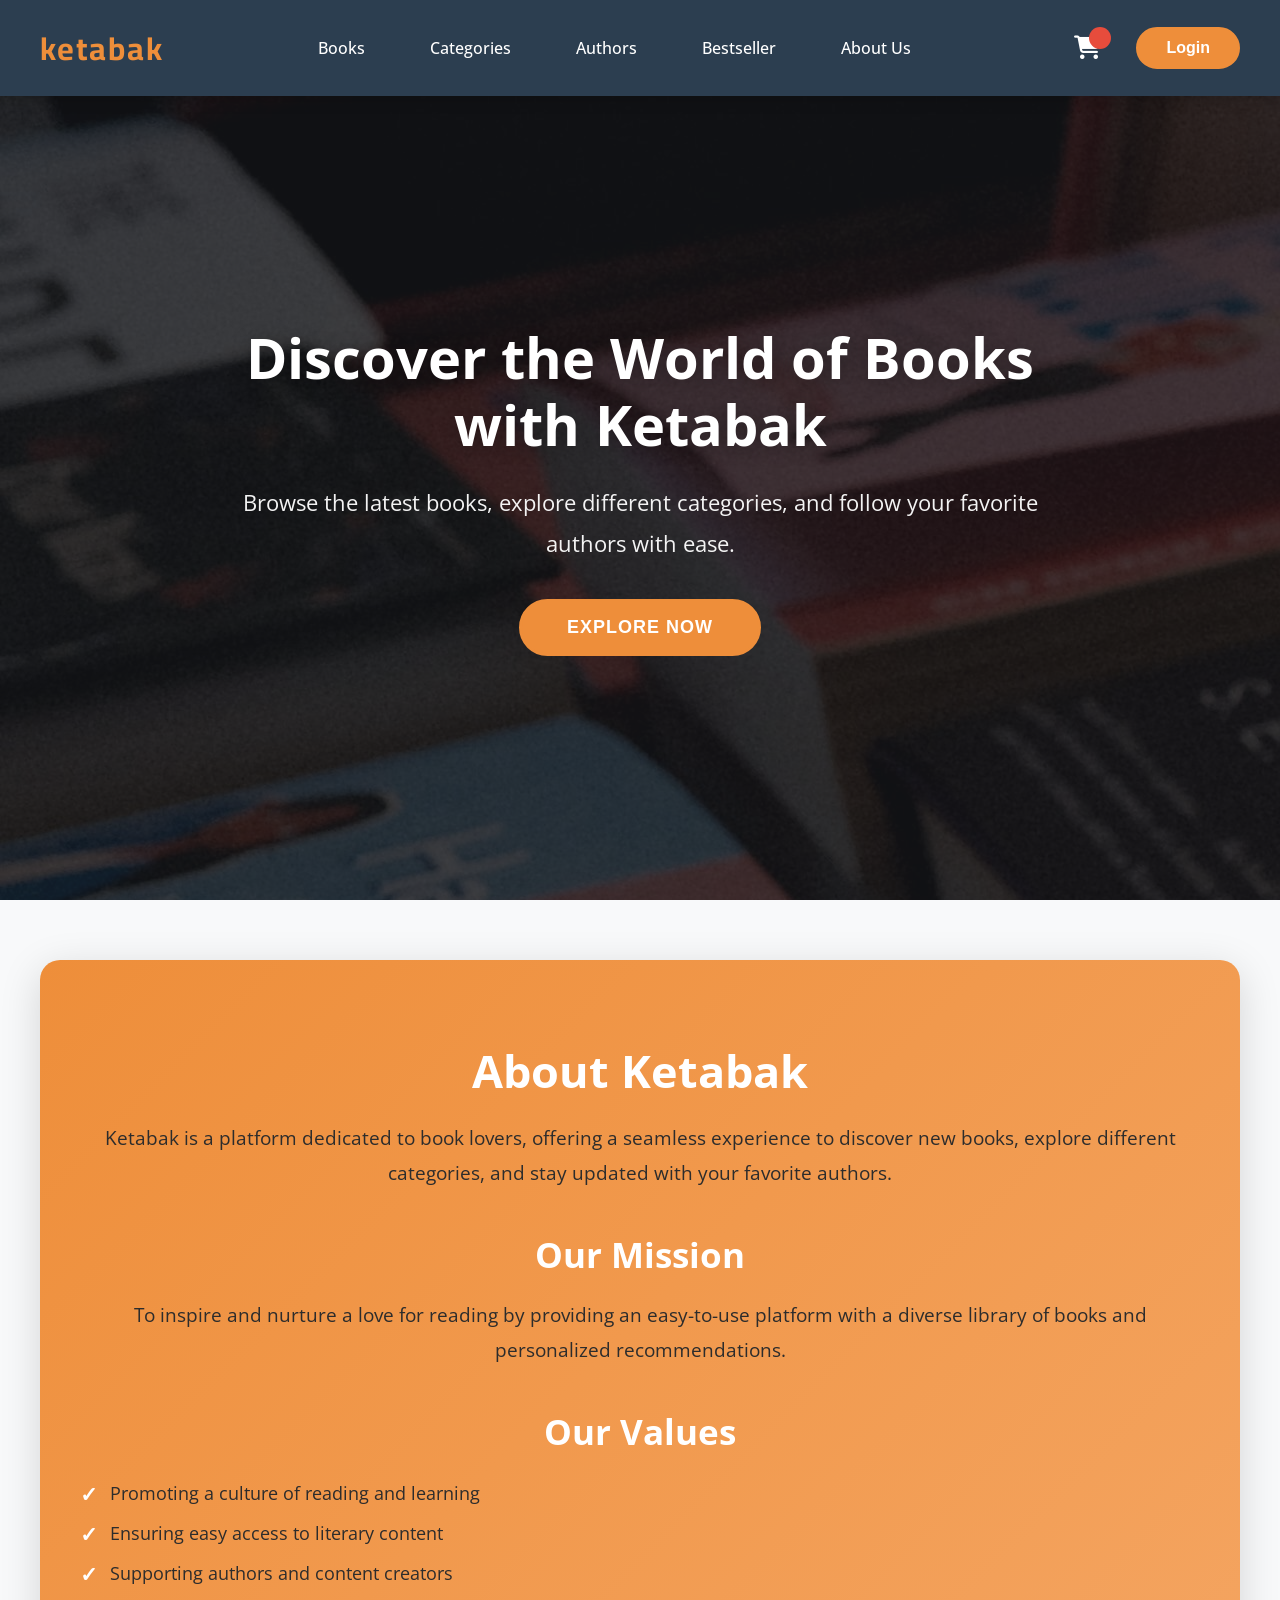
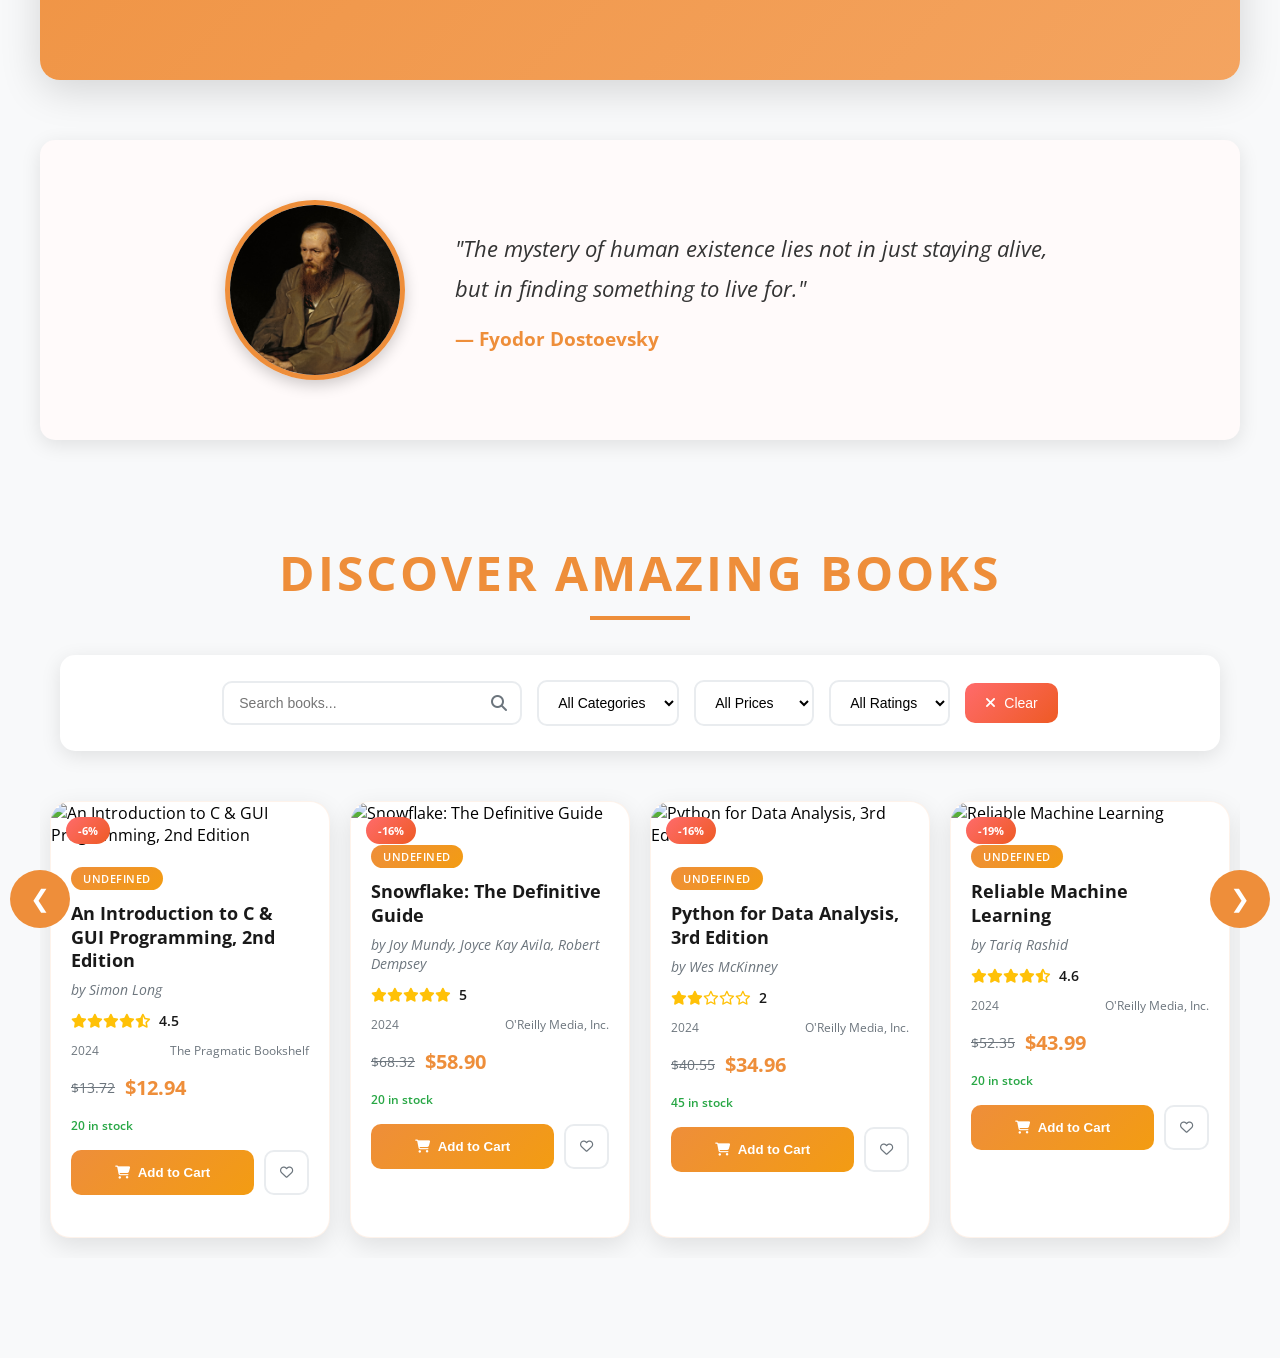
==== index.html @ c34dfaad "implement Best Seller Books Logic with Api" ====
<!DOCTYPE html>
<html lang="en">
  <head>
    <meta charset="UTF-8" />
    <meta name="viewport" content="width=device-width, initial-scale=1.0" />

    <!-- CSS Files -->
    <link rel="stylesheet" href="css/style.css" />
    <link rel="stylesheet" href="css/global.css" />

    <!-- Font Awesome -->
    <link
      rel="stylesheet"
      href="https://cdnjs.cloudflare.com/ajax/libs/font-awesome/6.4.0/css/all.min.css"
    />

    <!-- Google Fonts -->
    <link rel="preconnect" href="https://fonts.googleapis.com" />
    <link rel="preconnect" href="https://fonts.gstatic.com" crossorigin />
    <link
      href="https://fonts.googleapis.com/css2?family=Cairo:wght@200..1000&family=Open+Sans:ital,wght@0,300..800;1,300..800&display=swap"
      rel="stylesheet"
    />

    <title>Ketabak - Discover Books</title>
  </head>
  <body>
    <!-- ==================== Header ==================== -->
    <header class="header">
      <div class="header-container">
        <div class="logo">ketabak</div>

        <ul class="nav-links">
          <li><a href="#books">Books</a></li>
          <li><a href="#categories">Categories</a></li>
          <li><a href="#authors">Authors</a></li>
          <li><a href="#bestseller">Bestseller</a></li>
          <li><a href="#about">About Us</a></li>
        </ul>

        <div class="header-actions">
          <div class="cart-icon">
            <i class="fas fa-shopping-cart"></i>
            <span class="cart-count"></span>
          </div>
          <button class="login-btn">Login</button>
        </div>
      </div>
    </header>

    <!-- ==================== Landing Page ==================== -->
    <section class="landing-page">
      <div class="overlay"></div>
      <div class="intro-text">
        <h1>Discover the World of Books with Ketabak</h1>
        <p>
          Browse the latest books, explore different categories, and follow your
          favorite authors with ease.
        </p>
        <button class="explore-btn">Explore Now</button>
      </div>
    </section>

    <!-- ==================== About Us Section ==================== -->
    <section class="about-us" id="about">
      <div class="about">
        <h2 class="title">About Ketabak</h2>
        <p>
          Ketabak is a platform dedicated to book lovers, offering a seamless
          experience to discover new books, explore different categories, and
          stay updated with your favorite authors.
        </p>
      </div>

      <div class="mission">
        <h3 class="title">Our Mission</h3>
        <p>
          To inspire and nurture a love for reading by providing an easy-to-use
          platform with a diverse library of books and personalized
          recommendations.
        </p>
      </div>

      <div class="values">
        <h3 class="title">Our Values</h3>
        <ul>
          <li>Promoting a culture of reading and learning</li>
          <li>Ensuring easy access to literary content</li>
          <li>Supporting authors and content creators</li>
        </ul>
      </div>
    </section>

    <!-- ==================== Quote Section ==================== -->
    <div class="quote-container">
      <img src="images/author.jpg" alt="Famous Author" class="author-img" />
      <div class="quote-box">
        <p class="quote">
          "The mystery of human existence lies not in just staying alive, but in
          finding something to live for."
        </p>
        <h4 class="author">— Fyodor Dostoevsky</h4>
      </div>
    </div>

    <!-- ==================== Bestseller Section ==================== -->
    <div class="carousel-container" id="bestseller">
      <h1 class="title">Discover Amazing Books</h1>
      <!-- Filter controls will be inserted here by JavaScript -->
      <div class="bestseller" id="carousel"></div>
      <!-- Carousel Arrows -->
      <button class="arrow left">❮</button>
      <button class="arrow right">❯</button>
    </div>

    <!-- External JS File -->
    <script src="js/main.js" type="module" defer></script>
    <script src="js/fetchBooks.js" type="module" defer></script>
  </body>
</html>
---- css/style.css ----
/* Global Variables */
:root {
  --main-color: #ee8e3a;
  --second-color: #2c3e50;
  --text-color: #191919;
}

* {
  margin: 0;
  padding: 0;
  box-sizing: border-box;
}

body {
  font-family: "Open Sans", sans-serif;
  background-color: #f8f9fa;
}

/* ==================== Header Styling ==================== */
.header {
  position: fixed;
  top: 0;
  left: 0;
  right: 0;
  z-index: 1000;
  background-color: var(--second-color);
  box-shadow: 0 2px 15px rgba(0, 0, 0, 0.2);
}

.header-container {
  max-width: 1400px;
  margin: 0 auto;
  display: flex;
  justify-content: space-between;
  align-items: center;
  padding: 18px 40px;
}

.logo {
  font-size: 32px;
  font-weight: bold;
  color: var(--main-color);
  letter-spacing: 2px;
  text-transform: lowercase;
  font-family: "Cairo", sans-serif;
}

.nav-links {
  list-style: none;
  display: flex;
  gap: 35px;
  margin: 0;
  padding: 0;
}

.nav-links a {
  color: #fff;
  text-decoration: none;
  font-size: 16px;
  font-weight: 500;
  text-transform: capitalize;
  padding: 8px 15px;
  border-radius: 6px;
  transition: all 0.3s ease;
  position: relative;
}

.nav-links a:hover {
  background-color: rgba(238, 142, 58, 0.15);
  color: var(--main-color);
}

.nav-links a::after {
  content: "";
  position: absolute;
  bottom: -5px;
  left: 50%;
  transform: translateX(-50%);
  width: 0;
  height: 2px;
  background-color: var(--main-color);
  transition: width 0.3s ease;
}

.nav-links a:hover::after {
  width: 70%;
}

.header-actions {
  display: flex;
  align-items: center;
  gap: 25px;
}

.cart-icon {
  position: relative;
  cursor: pointer;
  padding: 10px;
  color: #fff;
  transition: all 0.3s ease;
}

.cart-icon:hover {
  color: var(--main-color);
  transform: scale(1.1);
}

.cart-icon i {
  font-size: 24px;
}

.cart-count {
  position: absolute;
  top: 2px;
  right: 0;
  background-color: #e74c3c;
  color: white;
  font-size: 12px;
  font-weight: bold;
  padding: 3px 7px;
  border-radius: 50%;
  min-width: 22px;
  height: 22px;
  display: flex;
  align-items: center;
  justify-content: center;
}

.login-btn {
  background-color: var(--main-color);
  color: #fff;
  border: 2px solid var(--main-color);
  padding: 10px 28px;
  font-size: 16px;
  font-weight: 600;
  border-radius: 30px;
  cursor: pointer;
  transition: all 0.3s ease;
  text-transform: capitalize;
}

.login-btn:hover {
  background-color: transparent;
  color: var(--main-color);
  transform: translateY(-2px);
  box-shadow: 0 5px 15px rgba(238, 142, 58, 0.3);
}

/* ==================== Landing Page ==================== */
.landing-page {
  min-height: 100vh;
  background: linear-gradient(rgba(20, 22, 25, 0.85), rgba(20, 22, 25, 0.85)),
    url("../images/landing-1.jpg") center/cover;
  display: flex;
  align-items: center;
  justify-content: center;
  padding-top: 80px;
  position: relative;
}

.landing-page .overlay {
  position: absolute;
  top: 0;
  left: 0;
  width: 100%;
  height: 100%;
  background-color: rgba(20, 22, 25, 0.8);
  z-index: 1;
}

.intro-text {
  position: relative;
  z-index: 2;
  text-align: center;
  color: #fff;
  max-width: 900px;
  padding: 40px;
  animation: fadeInUp 1s ease-out;
}

@keyframes fadeInUp {
  from {
    opacity: 0;
    transform: translateY(30px);
  }
  to {
    opacity: 1;
    transform: translateY(0);
  }
}

.intro-text h1 {
  font-size: 3.5rem;
  margin-bottom: 25px;
  font-weight: 700;
  line-height: 1.2;
  text-shadow: 2px 2px 20px rgba(0, 0, 0, 0.3);
}

.intro-text p {
  font-size: 1.4rem;
  line-height: 1.8;
  margin-bottom: 35px;
  opacity: 0.95;
}

.explore-btn {
  background-color: var(--main-color);
  color: #fff;
  border: 3px solid var(--main-color);
  padding: 15px 45px;
  font-size: 18px;
  font-weight: 600;
  border-radius: 35px;
  cursor: pointer;
  transition: all 0.4s ease;
  text-transform: uppercase;
  letter-spacing: 1px;
}

.explore-btn:hover {
  background-color: transparent;
  transform: scale(1.05);
  box-shadow: 0 10px 30px rgba(238, 142, 58, 0.4);
}

/* ==================== About Us Section ==================== */
.about-us {
  padding: 80px 40px;
  background: linear-gradient(135deg, var(--main-color) 0%, #f4a460 100%);
  color: var(--text-color);
  max-width: 1200px;
  margin: 60px auto;
  border-radius: 20px;
  box-shadow: 0 10px 40px rgba(0, 0, 0, 0.15);
}

.about-us h2,
.about-us h3 {
  color: #fff;
  text-align: center;
  margin-bottom: 20px;
}

.about-us h2 {
  font-size: 2.8rem;
  font-weight: 700;
}

.about-us h3 {
  font-size: 2.2rem;
  margin-top: 40px;
}

.about-us p {
  font-size: 1.2rem;
  line-height: 1.8;
  text-align: center;
  color: #2c2c2c;
}

.about-us .values {
  margin-top: 40px;
}

.values ul {
  list-style: none;
  margin-top: 25px;
  padding-left: 0;
}

.values li {
  font-size: 1.15rem;
  margin-bottom: 15px;
  padding-left: 30px;
  position: relative;
  color: #2c2c2c;
}

.values li::before {
  content: "✓";
  position: absolute;
  left: 0;
  color: #fff;
  font-weight: bold;
  font-size: 1.3rem;
}

/* ==================== Quote Section ==================== */
.quote-container {
  display: flex;
  align-items: center;
  justify-content: center;
  gap: 50px;
  padding: 60px 40px;
  background-color: #fffafa;
  box-shadow: 0 5px 20px rgba(0, 0, 0, 0.1);
  max-width: 1200px;
  margin: 60px auto;
  border-radius: 15px;
}

.author-img {
  width: 180px;
  height: 180px;
  border-radius: 50%;
  object-fit: cover;
  border: 5px solid var(--main-color);
  box-shadow: 0 5px 15px rgba(0, 0, 0, 0.2);
}

.quote-box {
  max-width: 600px;
}

.quote {
  font-size: 1.4rem;
  font-style: italic;
  color: #333;
  line-height: 1.8;
  margin-bottom: 15px;
}

.author {
  font-weight: bold;
  font-size: 1.2rem;
  color: var(--main-color);
}

/* ==================== Bestseller Section ==================== */
.carousel-container {
  position: relative;
  max-width: 1400px;
  margin: 60px auto;
  padding: 40px;
}

.carousel-container h1 {
  font-size: 3rem;
  text-align: center;
  color: var(--main-color);
  text-transform: uppercase;
  margin-bottom: 50px;
  font-weight: 700;
  letter-spacing: 3px;
  position: relative;
}

.carousel-container h1::after {
  content: "";
  position: absolute;
  bottom: -15px;
  left: 50%;
  transform: translateX(-50%);
  width: 100px;
  height: 4px;
  background-color: var(--main-color);
}

.bestseller {
  display: flex;
  gap: 20px;
  overflow-x: auto;
  scroll-behavior: smooth;
  padding: 20px 10px;
  scrollbar-width: none;
}

.bestseller::-webkit-scrollbar {
  display: none;
}

.card:not(.modern-card) {
  min-width: 220px;
  max-width: 220px;
  background: #fff;
  border-radius: 15px;
  padding: 15px;
  box-shadow: 0 5px 15px rgba(0, 0, 0, 0.1);
  transition: all 0.3s ease;
  cursor: pointer;
}

.card:not(.modern-card):hover {
  transform: translateY(-10px);
  box-shadow: 0 15px 35px rgba(238, 142, 58, 0.3);
}

.book-image img {
  width: 100%;
  height: 280px;
  object-fit: cover;
  border-radius: 10px;
  margin-bottom: 15px;
}

.book-details p:first-child {
  font-size: 18px;
  font-weight: bold;
  color: var(--text-color);
  margin-bottom: 8px;
}

.book-details p:nth-child(2) {
  font-size: 14px;
  color: #666;
  margin-bottom: 10px;
}

.rate {
  color: var(--main-color);
  font-size: 1.1rem;
}

.arrow {
  position: absolute;
  top: 50%;
  transform: translateY(-50%);
  background-color: var(--main-color);
  color: #fff;
  border: none;
  padding: 15px 20px;
  font-size: 24px;
  cursor: pointer;
  border-radius: 50%;
  transition: all 0.3s ease;
  z-index: 10;
}

.arrow:hover {
  background-color: var(--second-color);
  transform: translateY(-50%) scale(1.1);
}

.arrow.left {
  left: 10px;
}

.arrow.right {
  right: 10px;
}

/* ==================== Responsive Design ==================== */

/* Tablets */
@media (max-width: 992px) {
  .header-container {
    padding: 15px 25px;
  }

  .logo {
    font-size: 28px;
  }

  .nav-links {
    gap: 20px;
  }

  .nav-links a {
    font-size: 15px;
  }

  .intro-text h1 {
    font-size: 2.8rem;
  }

  .intro-text p {
    font-size: 1.2rem;
  }

  .about-us {
    padding: 60px 30px;
  }

  .about-us h2 {
    font-size: 2.4rem;
  }

  .about-us h3 {
    font-size: 2rem;
  }
}

/* Mobile Landscape */
@media (max-width: 768px) {
  .header-container {
    flex-wrap: wrap;
    padding: 12px 20px;
  }

  .nav-links {
    order: 3;
    width: 100%;
    justify-content: space-around;
    margin-top: 15px;
    padding-top: 15px;
    border-top: 1px solid rgba(255, 255, 255, 0.2);
    gap: 10px;
  }

  .nav-links a {
    font-size: 14px;
    padding: 6px 10px;
  }

  .intro-text {
    padding: 30px 20px;
  }

  .intro-text h1 {
    font-size: 2.2rem;
  }

  .intro-text p {
    font-size: 1.1rem;
  }

  .quote-container {
    flex-direction: column;
    gap: 30px;
    text-align: center;
    padding: 40px 20px;
  }

  .author-img {
    width: 150px;
    height: 150px;
  }

  .card:not(.modern-card) {
    min-width: 180px;
    max-width: 180px;
  }

  .book-image img {
    height: 240px;
  }

  .carousel-container {
    padding: 30px 20px;
  }

  .carousel-container h1 {
    font-size: 2.4rem;
  }

  .arrow {
    padding: 12px 16px;
    font-size: 20px;
  }
}

/* Mobile Portrait */
@media (max-width: 576px) {
  .logo {
    font-size: 24px;
  }

  .nav-links a {
    font-size: 12px;
    padding: 4px 8px;
  }

  .cart-icon i {
    font-size: 20px;
  }

  .cart-count {
    font-size: 11px;
    min-width: 20px;
    height: 20px;
  }

  .login-btn {
    padding: 8px 20px;
    font-size: 14px;
  }

  .intro-text h1 {
    font-size: 1.8rem;
  }

  .intro-text p {
    font-size: 1rem;
  }

  .explore-btn {
    padding: 12px 35px;
    font-size: 16px;
  }

  .about-us {
    padding: 40px 20px;
    margin: 40px 20px;
  }

  .about-us h2 {
    font-size: 2rem;
  }

  .about-us h3 {
    font-size: 1.6rem;
  }

  .about-us p {
    font-size: 1rem;
  }

  .quote {
    font-size: 1.1rem;
  }

  .author {
    font-size: 1rem;
  }

  .carousel-container h1 {
    font-size: 2rem;
    margin-bottom: 30px;
  }

  .card:not(.modern-card) {
    min-width: 160px;
    max-width: 160px;
  }

  .book-image img {
    height: 220px;
  }
}

/* Very Small Devices */
@media (max-width: 400px) {
  .logo {
    font-size: 20px;
  }

  .nav-links {
    gap: 5px;
  }

  .nav-links a {
    font-size: 11px;
    padding: 3px 6px;
  }

  .header-actions {
    gap: 15px;
  }

  .login-btn {
    padding: 6px 16px;
    font-size: 13px;
  }

  .intro-text h1 {
    font-size: 1.5rem;
  }

  .carousel-container h1 {
    font-size: 1.8rem;
  }
}

/* ==================== Modern Filter Controls ==================== */
.filter-container {
  margin: 30px 0;
  padding: 0 20px;
}

.filter-controls {
  display: flex;
  gap: 15px;
  flex-wrap: wrap;
  align-items: center;
  justify-content: center;
  background: #fff;
  padding: 25px;
  border-radius: 15px;
  box-shadow: 0 5px 20px rgba(0, 0, 0, 0.1);
}

.search-filter {
  position: relative;
  flex: 1;
  min-width: 250px;
  max-width: 300px;
}

.search-input {
  width: 100%;
  padding: 12px 45px 12px 15px;
  border: 2px solid #e9ecef;
  border-radius: 10px;
  font-size: 14px;
  outline: none;
  transition: all 0.3s ease;
}

.search-input:focus {
  border-color: var(--main-color);
  box-shadow: 0 0 0 3px rgba(238, 142, 58, 0.1);
}

.search-icon {
  position: absolute;
  right: 15px;
  top: 50%;
  transform: translateY(-50%);
  color: #6c757d;
}

.filter-select {
  padding: 12px 15px;
  border: 2px solid #e9ecef;
  border-radius: 10px;
  font-size: 14px;
  outline: none;
  background: #fff;
  cursor: pointer;
  transition: all 0.3s ease;
  min-width: 120px;
}

.filter-select:focus {
  border-color: var(--main-color);
  box-shadow: 0 0 0 3px rgba(238, 142, 58, 0.1);
}

.clear-btn {
  background: linear-gradient(135deg, #ff6b6b, #ee5a24);
  color: #fff;
  border: none;
  padding: 12px 20px;
  border-radius: 10px;
  cursor: pointer;
  font-size: 14px;
  font-weight: 500;
  transition: all 0.3s ease;
  display: flex;
  align-items: center;
  gap: 8px;
}

.clear-btn:hover {
  transform: translateY(-2px);
  box-shadow: 0 5px 15px rgba(255, 107, 107, 0.4);
}

/* ==================== Modern Book Cards ==================== */
.modern-card {
  min-width: 280px;
  max-width: 280px;
  background: #fff;
  border-radius: 20px;
  overflow: hidden;
  box-shadow: 0 8px 25px rgba(0, 0, 0, 0.1);
  transition: all 0.4s cubic-bezier(0.4, 0, 0.2, 1);
  cursor: pointer;
  position: relative;
  border: 1px solid rgba(238, 142, 58, 0.1);
}

.modern-card:hover {
  transform: translateY(-15px) scale(1.02);
  box-shadow: 0 20px 40px rgba(238, 142, 58, 0.2);
}

.card-header {
  position: absolute;
  top: 15px;
  left: 15px;
  right: 15px;
  display: flex;
  justify-content: space-between;
  z-index: 2;
}

.stock-badge {
  background: linear-gradient(135deg, #28a745, #20c997);
  color: #fff;
  padding: 6px 12px;
  border-radius: 20px;
  font-size: 11px;
  font-weight: 600;
  text-transform: uppercase;
  letter-spacing: 0.5px;
}

.stock-badge.low-stock {
  background: linear-gradient(135deg, #dc3545, #c82333);
  animation: pulse 2s infinite;
}

@keyframes pulse {
  0%,
  100% {
    opacity: 1;
  }
  50% {
    opacity: 0.7;
  }
}

.discount-badge {
  background: linear-gradient(135deg, #ff6b6b, #ee5a24);
  color: #fff;
  padding: 6px 12px;
  border-radius: 20px;
  font-size: 11px;
  font-weight: 700;
}

.book-image-container {
  position: relative;
  overflow: hidden;
}

.book-image {
  width: 100%;
  height: 320px;
  object-fit: cover;
  transition: transform 0.4s ease;
}

.modern-card:hover .book-image {
  transform: scale(1.1);
}

.book-overlay {
  position: absolute;
  top: 0;
  left: 0;
  right: 0;
  bottom: 0;
  background: rgba(0, 0, 0, 0.7);
  display: flex;
  align-items: center;
  justify-content: center;
  opacity: 0;
  transition: opacity 0.3s ease;
}

.modern-card:hover .book-overlay {
  opacity: 1;
}

.quick-view-btn {
  background: var(--main-color);
  color: #fff;
  border: none;
  padding: 12px 20px;
  border-radius: 25px;
  cursor: pointer;
  font-weight: 600;
  display: flex;
  align-items: center;
  gap: 8px;
  transform: translateY(20px);
  transition: transform 0.3s ease;
}

.modern-card:hover .quick-view-btn {
  transform: translateY(0);
}

.book-info {
  padding: 20px;
}

.category-tag {
  background: linear-gradient(135deg, var(--main-color), #f39c12);
  color: #fff;
  padding: 4px 12px;
  border-radius: 15px;
  font-size: 11px;
  font-weight: 600;
  text-transform: uppercase;
  letter-spacing: 0.5px;
  display: inline-block;
  margin-bottom: 12px;
}

.book-title {
  font-size: 18px;
  font-weight: 700;
  color: var(--text-color);
  margin-bottom: 8px;
  line-height: 1.3;
  overflow: hidden;
}

.book-author {
  font-size: 14px;
  color: #6c757d;
  margin-bottom: 12px;
  font-style: italic;
}

.rating-container {
  display: flex;
  align-items: center;
  gap: 8px;
  margin-bottom: 12px;
}

.stars {
  color: #ffc107;
  font-size: 14px;
}

.rating-text {
  font-size: 14px;
  font-weight: 600;
  color: var(--text-color);
}

.book-meta {
  display: flex;
  justify-content: space-between;
  margin-bottom: 15px;
  font-size: 12px;
  color: #6c757d;
}

.price-container {
  display: flex;
  align-items: center;
  gap: 10px;
  margin-bottom: 12px;
}

.original-price {
  font-size: 14px;
  color: #6c757d;
  text-decoration: line-through;
}

.current-price {
  font-size: 20px;
  font-weight: 700;
  color: var(--main-color);
}

.stock-info {
  margin-bottom: 15px;
}

.stock-count {
  font-size: 12px;
  color: #28a745;
  font-weight: 600;
}

.stock-count.low {
  color: #dc3545;
}

.card-actions {
  display: flex;
  gap: 10px;
}

.add-to-cart-btn {
  flex: 1;
  background: linear-gradient(135deg, var(--main-color), #f39c12);
  color: #fff;
  border: none;
  padding: 12px;
  border-radius: 10px;
  cursor: pointer;
  font-weight: 600;
  display: flex;
  align-items: center;
  justify-content: center;
  gap: 8px;
  transition: all 0.3s ease;
}

.add-to-cart-btn:hover {
  transform: translateY(-2px);
  box-shadow: 0 5px 15px rgba(238, 142, 58, 0.4);
}

.wishlist-btn {
  background: #fff;
  border: 2px solid #e9ecef;
  color: #6c757d;
  width: 45px;
  height: 45px;
  border-radius: 10px;
  cursor: pointer;
  display: flex;
  align-items: center;
  justify-content: center;
  transition: all 0.3s ease;
}

.wishlist-btn:hover {
  border-color: var(--main-color);
  color: var(--main-color);
  transform: scale(1.1);
}

/* ==================== No Results & Error States ==================== */
.no-results,
.error-message {
  text-align: center;
  padding: 60px 20px;
  color: #6c757d;
  width: 100%;
}

.no-results i,
.error-message i {
  font-size: 48px;
  margin-bottom: 20px;
  color: #dee2e6;
}

.no-results h3,
.error-message h3 {
  font-size: 24px;
  margin-bottom: 10px;
  color: var(--text-color);
}

.no-results p,
.error-message p {
  font-size: 16px;
}

/* ==================== Notification System ==================== */
.notification {
  position: fixed;
  top: 100px;
  right: -300px;
  background: #fff;
  padding: 15px 20px;
  border-radius: 10px;
  box-shadow: 0 5px 20px rgba(0, 0, 0, 0.15);
  display: flex;
  align-items: center;
  gap: 12px;
  z-index: 1001;
  transition: all 0.3s ease;
  border-left: 4px solid #28a745;
}

.notification.success {
  border-left-color: #28a745;
}

.notification.info {
  border-left-color: #17a2b8;
}

.notification.show {
  right: 20px;
}

.notification i {
  font-size: 18px;
  color: inherit;
}

.notification.success i {
  color: #28a745;
}

.notification.info i {
  color: #17a2b8;
}

/* ==================== Responsive Design for New Components ==================== */
@media (max-width: 768px) {
  .filter-controls {
    flex-direction: column;
    gap: 12px;
  }

  .search-filter {
    min-width: 100%;
    max-width: 100%;
  }

  .filter-select {
    width: 100%;
  }

  .modern-card {
    min-width: 250px;
    max-width: 250px;
  }

  .book-image {
    height: 280px;
  }

  .notification {
    right: -250px;
    left: 10px;
    width: calc(100% - 20px);
  }

  .notification.show {
    right: 10px;
  }
}

@media (max-width: 480px) {
  .modern-card {
    min-width: 200px;
    max-width: 200px;
  }

  .book-info {
    padding: 15px;
  }

  .book-title {
    font-size: 16px;
  }

  .current-price {
    font-size: 18px;
  }
}
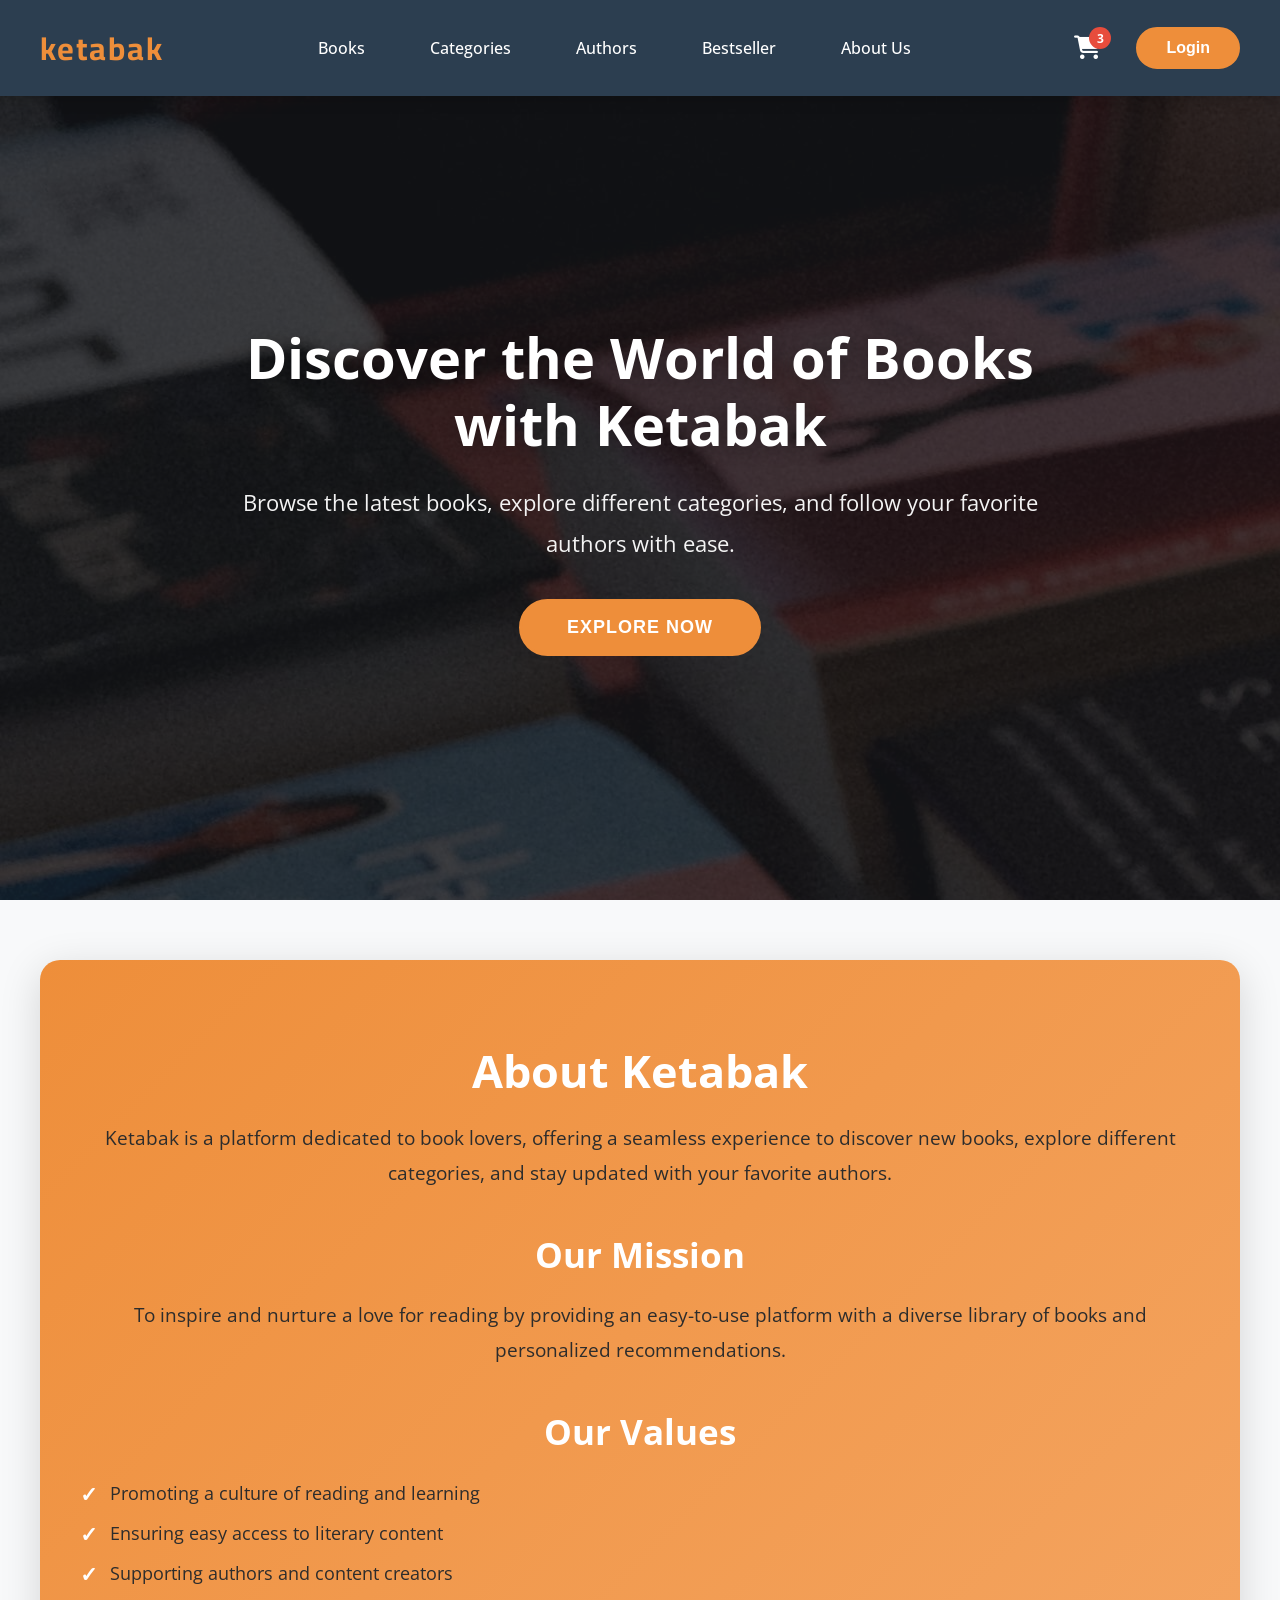
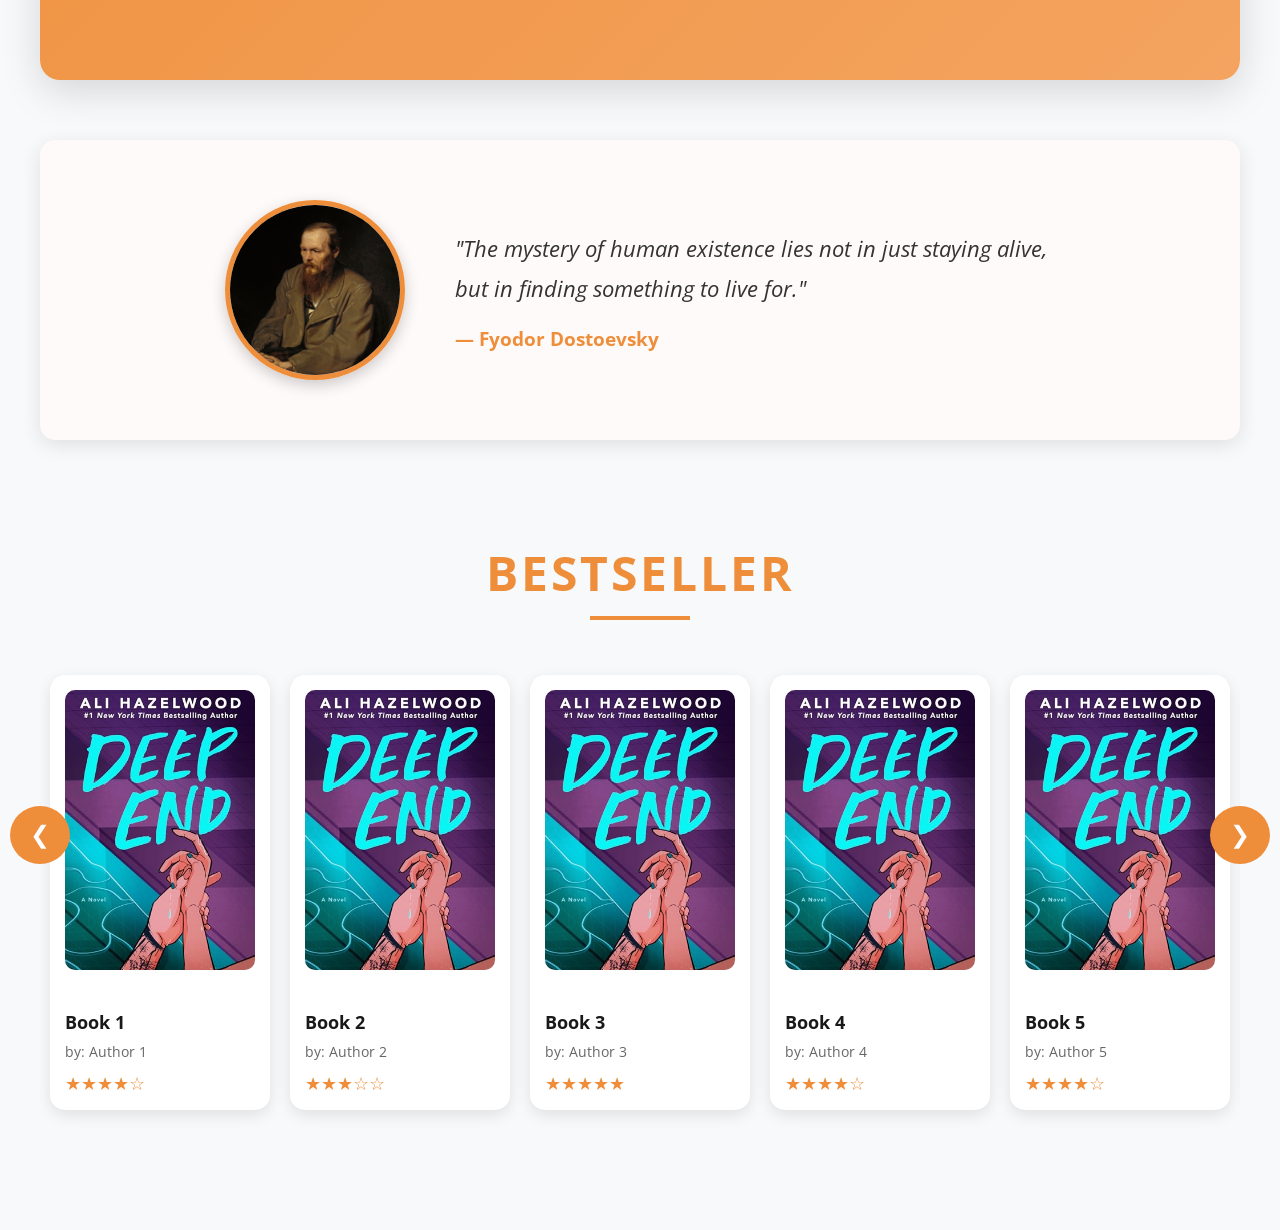
==== commit 9c7e05c0: "./"fix:/pages/books.html" ====
--- a/index.html
+++ b/index.html
@@ -41,7 +41,7 @@
         <div class="header-actions">
           <div class="cart-icon">
             <i class="fas fa-shopping-cart"></i>
-            <span class="cart-count"></span>
+            <span class="cart-count">3</span>
           </div>
           <button class="login-btn">Login</button>
         </div>
@@ -105,16 +105,136 @@
 
     <!-- ==================== Bestseller Section ==================== -->
     <div class="carousel-container" id="bestseller">
-      <h1 class="title">Discover Amazing Books</h1>
-      <!-- Filter controls will be inserted here by JavaScript -->
-      <div class="bestseller" id="carousel"></div>
+      <h1 class="title">Bestseller</h1>
+
+      <div class="bestseller" id="carousel">
+        <!-- Book Card 1 -->
+        <div class="card">
+          <div class="book-image">
+            <img src="images/bestsellers/bestseller-1.jpg" alt="Book 1" />
+          </div>
+          <div class="book-details">
+            <p>Book 1</p>
+            <p>by: Author 1</p>
+            <div class="rate" data-rating="4">★★★★☆</div>
+          </div>
+        </div>
+
+        <!-- Book Card 2 -->
+        <div class="card">
+          <div class="book-image">
+            <img src="images/bestsellers/bestseller-1.jpg" alt="Book 2" />
+          </div>
+          <div class="book-details">
+            <p>Book 2</p>
+            <p>by: Author 2</p>
+            <div class="rate" data-rating="3">★★★☆☆</div>
+          </div>
+        </div>
+
+        <!-- Book Card 3 -->
+        <div class="card">
+          <div class="book-image">
+            <img src="images/bestsellers/bestseller-1.jpg" alt="Book 3" />
+          </div>
+          <div class="book-details">
+            <p>Book 3</p>
+            <p>by: Author 3</p>
+            <div class="rate" data-rating="5">★★★★★</div>
+          </div>
+        </div>
+
+        <!-- Book Card 4 -->
+        <div class="card">
+          <div class="book-image">
+            <img src="images/bestsellers/bestseller-1.jpg" alt="Book 4" />
+          </div>
+          <div class="book-details">
+            <p>Book 4</p>
+            <p>by: Author 4</p>
+            <div class="rate" data-rating="4">★★★★☆</div>
+          </div>
+        </div>
+
+        <!-- Book Card 5 -->
+        <div class="card">
+          <div class="book-image">
+            <img src="images/bestsellers/bestseller-1.jpg" alt="Book 5" />
+          </div>
+          <div class="book-details">
+            <p>Book 5</p>
+            <p>by: Author 5</p>
+            <div class="rate" data-rating="4">★★★★☆</div>
+          </div>
+        </div>
+
+        <!-- Book Card 6 -->
+        <div class="card">
+          <div class="book-image">
+            <img src="images/bestsellers/bestseller-1.jpg" alt="Book 6" />
+          </div>
+          <div class="book-details">
+            <p>Book 6</p>
+            <p>by: Author 6</p>
+            <div class="rate" data-rating="5">★★★★★</div>
+          </div>
+        </div>
+
+        <!-- Book Card 7 -->
+        <div class="card">
+          <div class="book-image">
+            <img src="images/bestsellers/bestseller-1.jpg" alt="Book 7" />
+          </div>
+          <div class="book-details">
+            <p>Book 7</p>
+            <p>by: Author 7</p>
+            <div class="rate" data-rating="4">★★★★☆</div>
+          </div>
+        </div>
+
+        <!-- Book Card 8 -->
+        <div class="card">
+          <div class="book-image">
+            <img src="images/bestsellers/bestseller-1.jpg" alt="Book 8" />
+          </div>
+          <div class="book-details">
+            <p>Book 8</p>
+            <p>by: Author 8</p>
+            <div class="rate" data-rating="3">★★★☆☆</div>
+          </div>
+        </div>
+
+        <!-- Book Card 9 -->
+        <div class="card">
+          <div class="book-image">
+            <img src="images/bestsellers/bestseller-1.jpg" alt="Book 9" />
+          </div>
+          <div class="book-details">
+            <p>Book 9</p>
+            <p>by: Author 9</p>
+            <div class="rate" data-rating="5">★★★★★</div>
+          </div>
+        </div>
+
+        <!-- Book Card 10 -->
+        <div class="card">
+          <div class="book-image">
+            <img src="images/bestsellers/bestseller-1.jpg" alt="Book 10" />
+          </div>
+          <div class="book-details">
+            <p>Book 10</p>
+            <p>by: Author 10</p>
+            <div class="rate" data-rating="4">★★★★☆</div>
+          </div>
+        </div>
+      </div>
+
       <!-- Carousel Arrows -->
-      <button class="arrow left">❮</button>
-      <button class="arrow right">❯</button>
+      <button class="arrow left" >❮</button>
+      <button class="arrow right" >❯</button>
     </div>
 
     <!-- External JS File -->
     <script src="js/main.js" type="module" defer></script>
-    <script src="js/fetchBooks.js" type="module" defer></script>
   </body>
-</html>
+</html>
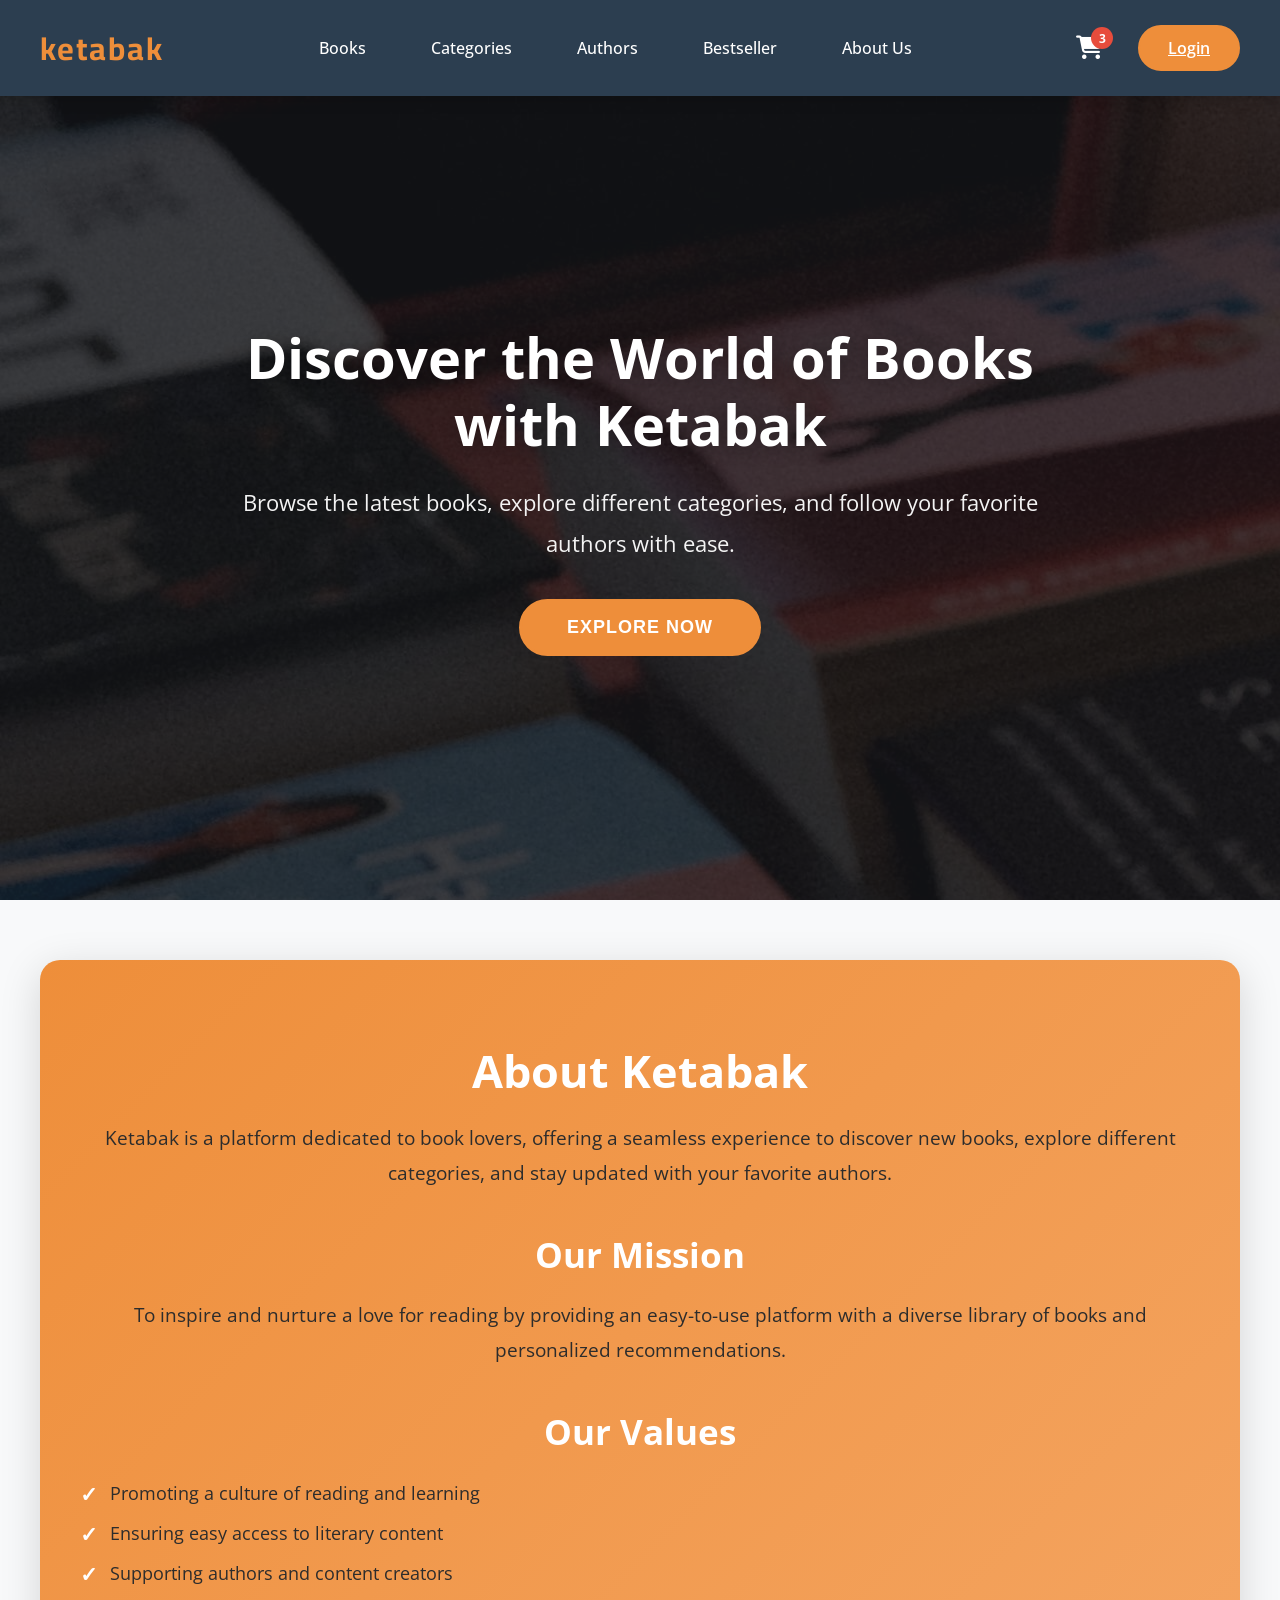
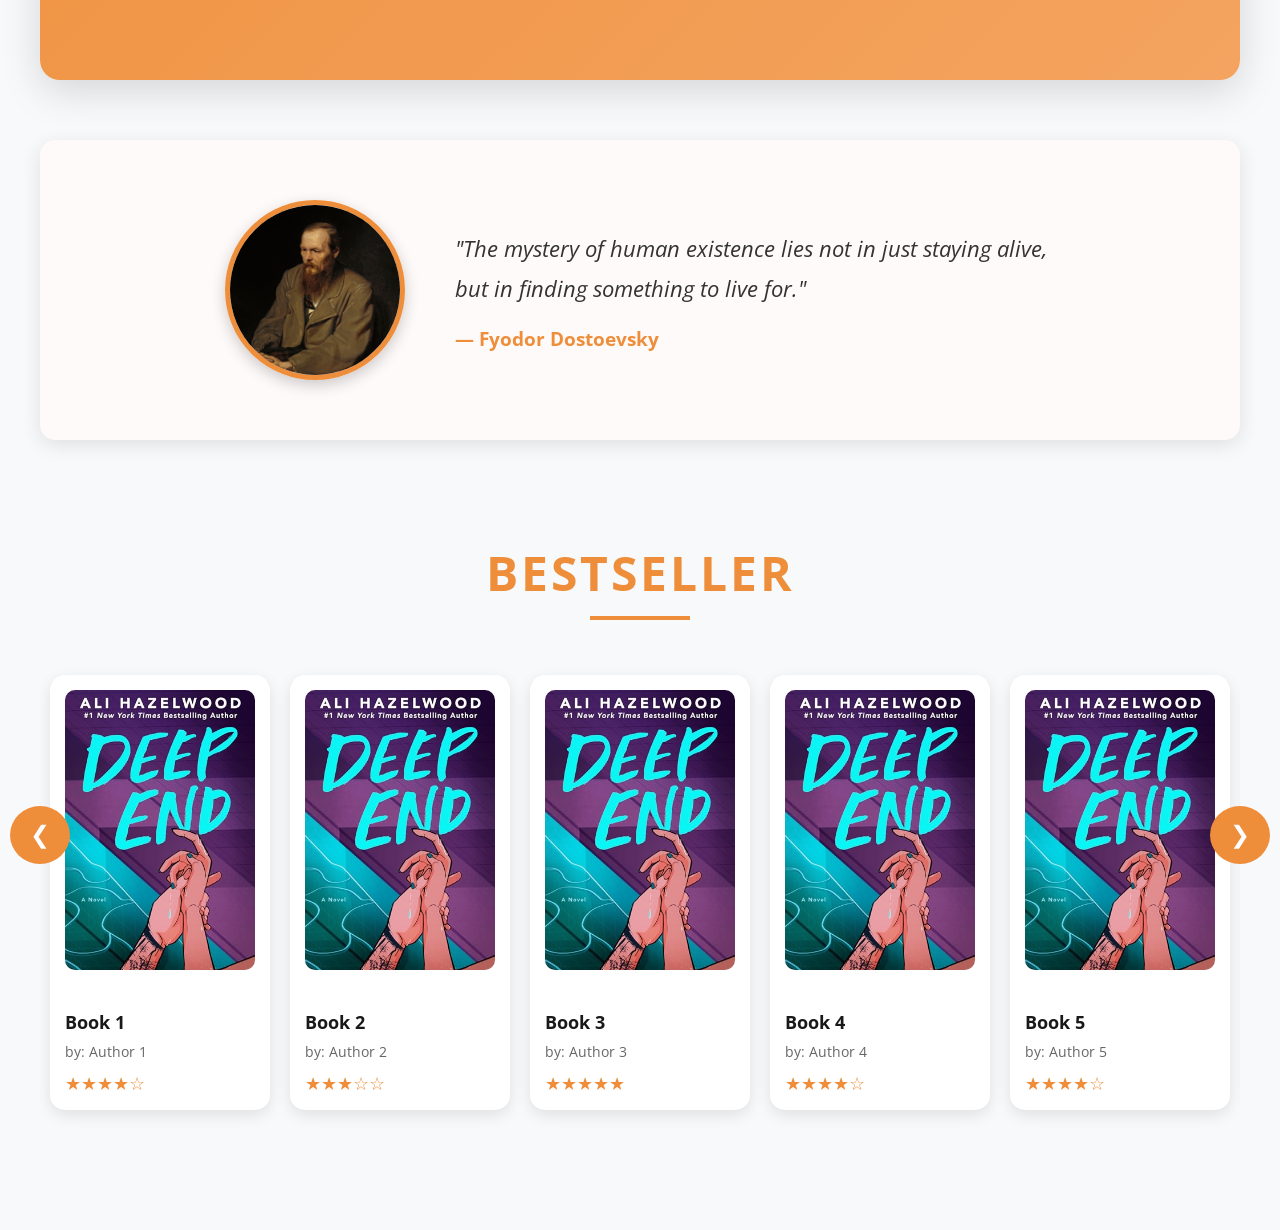
==== commit 88b46e6e: "Add login&signup logic ,fix their ui and create profile page" ====
--- a/index.html
+++ b/index.html
@@ -43,7 +43,7 @@
             <i class="fas fa-shopping-cart"></i>
             <span class="cart-count">3</span>
           </div>
-          <button class="login-btn">Login</button>
+          <a href="pages/login.html" class="login-btn">Login</a>
         </div>
       </div>
     </header>
@@ -230,11 +230,11 @@
       </div>
 
       <!-- Carousel Arrows -->
-      <button class="arrow left" >❮</button>
-      <button class="arrow right" >❯</button>
+      <button class="arrow left">❮</button>
+      <button class="arrow right">❯</button>
     </div>
 
     <!-- External JS File -->
     <script src="js/main.js" type="module" defer></script>
   </body>
-</html>+</html>
--- a/css/style.css
+++ b/css/style.css
@@ -84,6 +84,58 @@
 
 .nav-links a:hover::after {
   width: 70%;
+}
+
+.user-nav-menu {
+    display: flex;
+    align-items: center;
+    gap: 15px;
+    background-color: rgba(255, 255, 255, 0.1);
+    padding: 5px 15px;
+    border-radius: 30px;
+    border: 1px solid rgba(255, 255, 255, 0.2);
+}
+
+.user-profile-link {
+    text-decoration: none;
+    color: #fff;
+    display: flex;
+    align-items: center;
+    gap: 8px;
+    font-weight: 600;
+    font-size: 15px;
+    transition: color 0.3s ease;
+}
+
+.user-profile-link:hover {
+    color: var(--main-color);
+}
+
+.nav-logout-btn {
+    background: transparent;
+    border: none;
+    color: #e74c3c;
+    cursor: pointer;
+    font-size: 16px;
+    padding: 5px;
+    transition: transform 0.3s ease;
+    display: flex;
+    align-items: center;
+}
+
+.nav-logout-btn:hover {
+    transform: scale(1.2);
+    color: #ff6b6b;
+}
+
+@media (max-width: 576px) {
+    .user-nav-menu {
+        padding: 5px 10px;
+        gap: 10px;
+    }
+    .user-profile-link span {
+        display: none;
+    }
 }
 
 .header-actions {
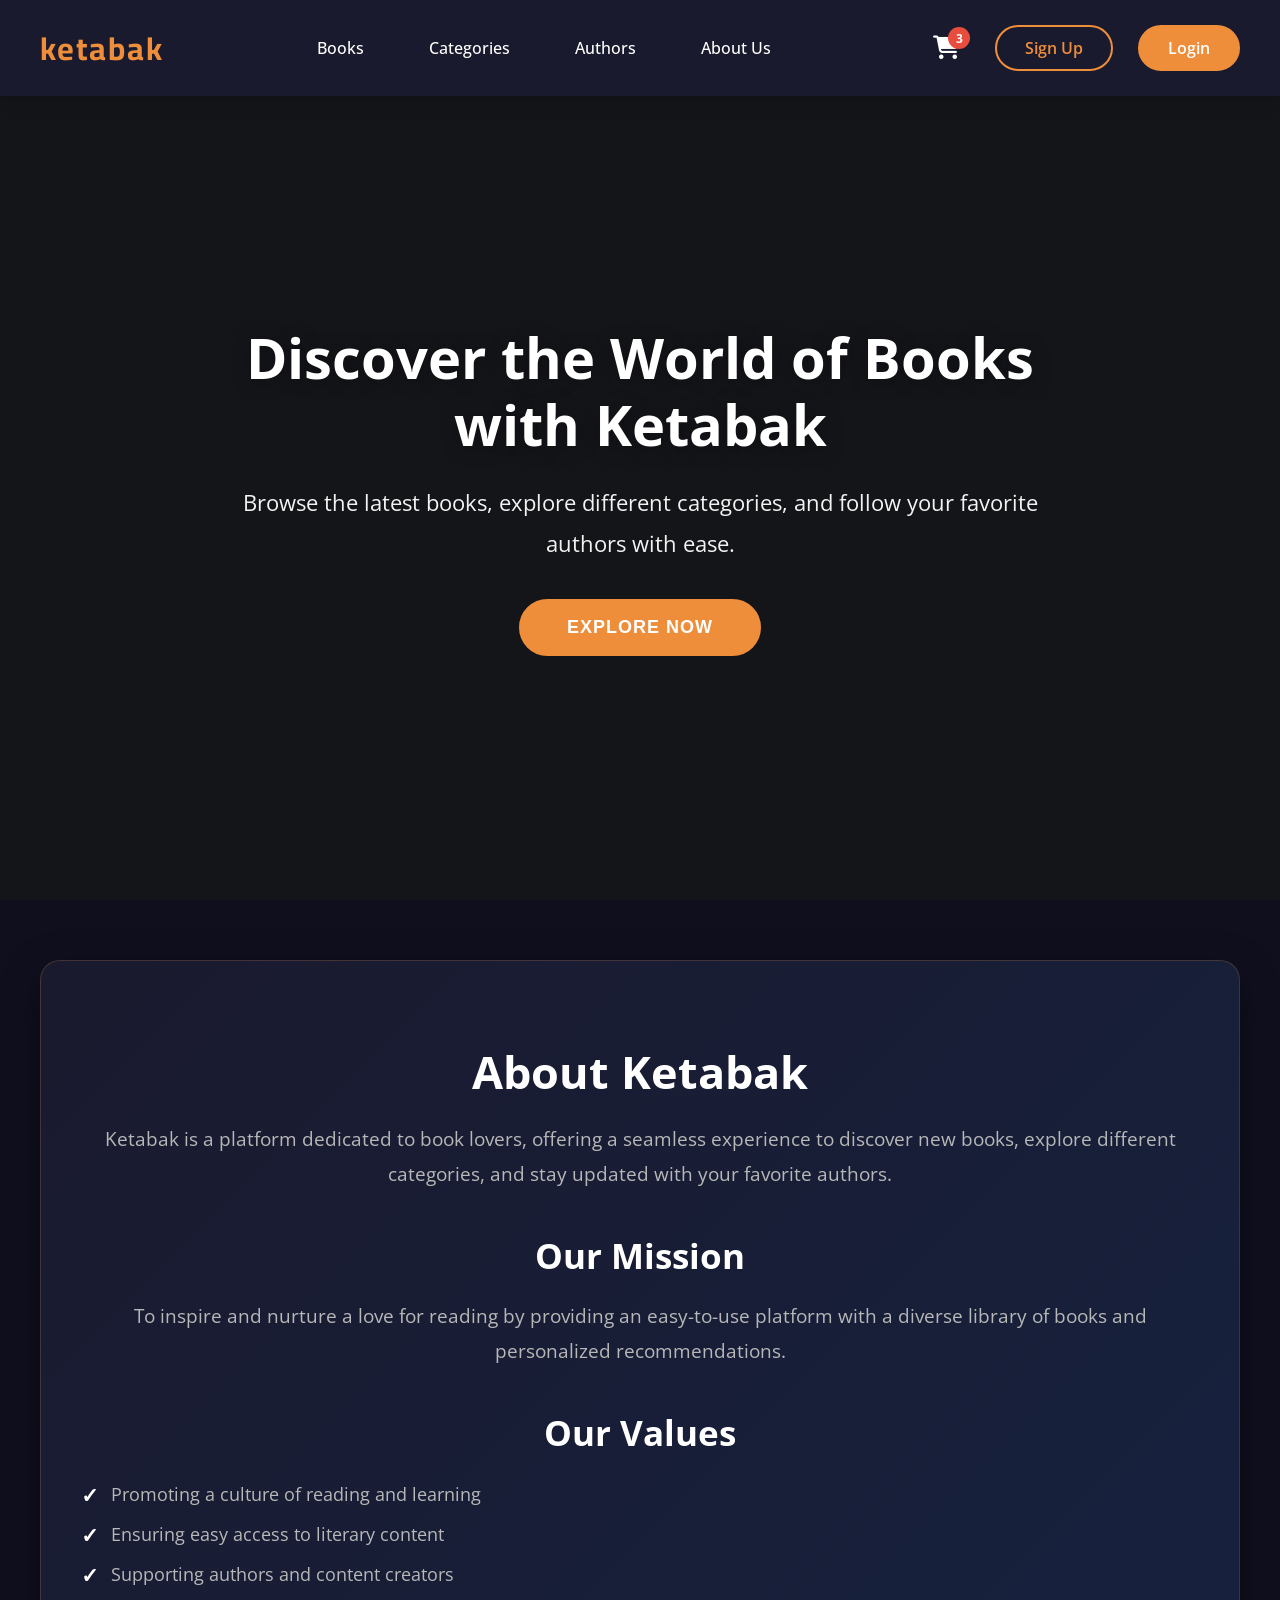
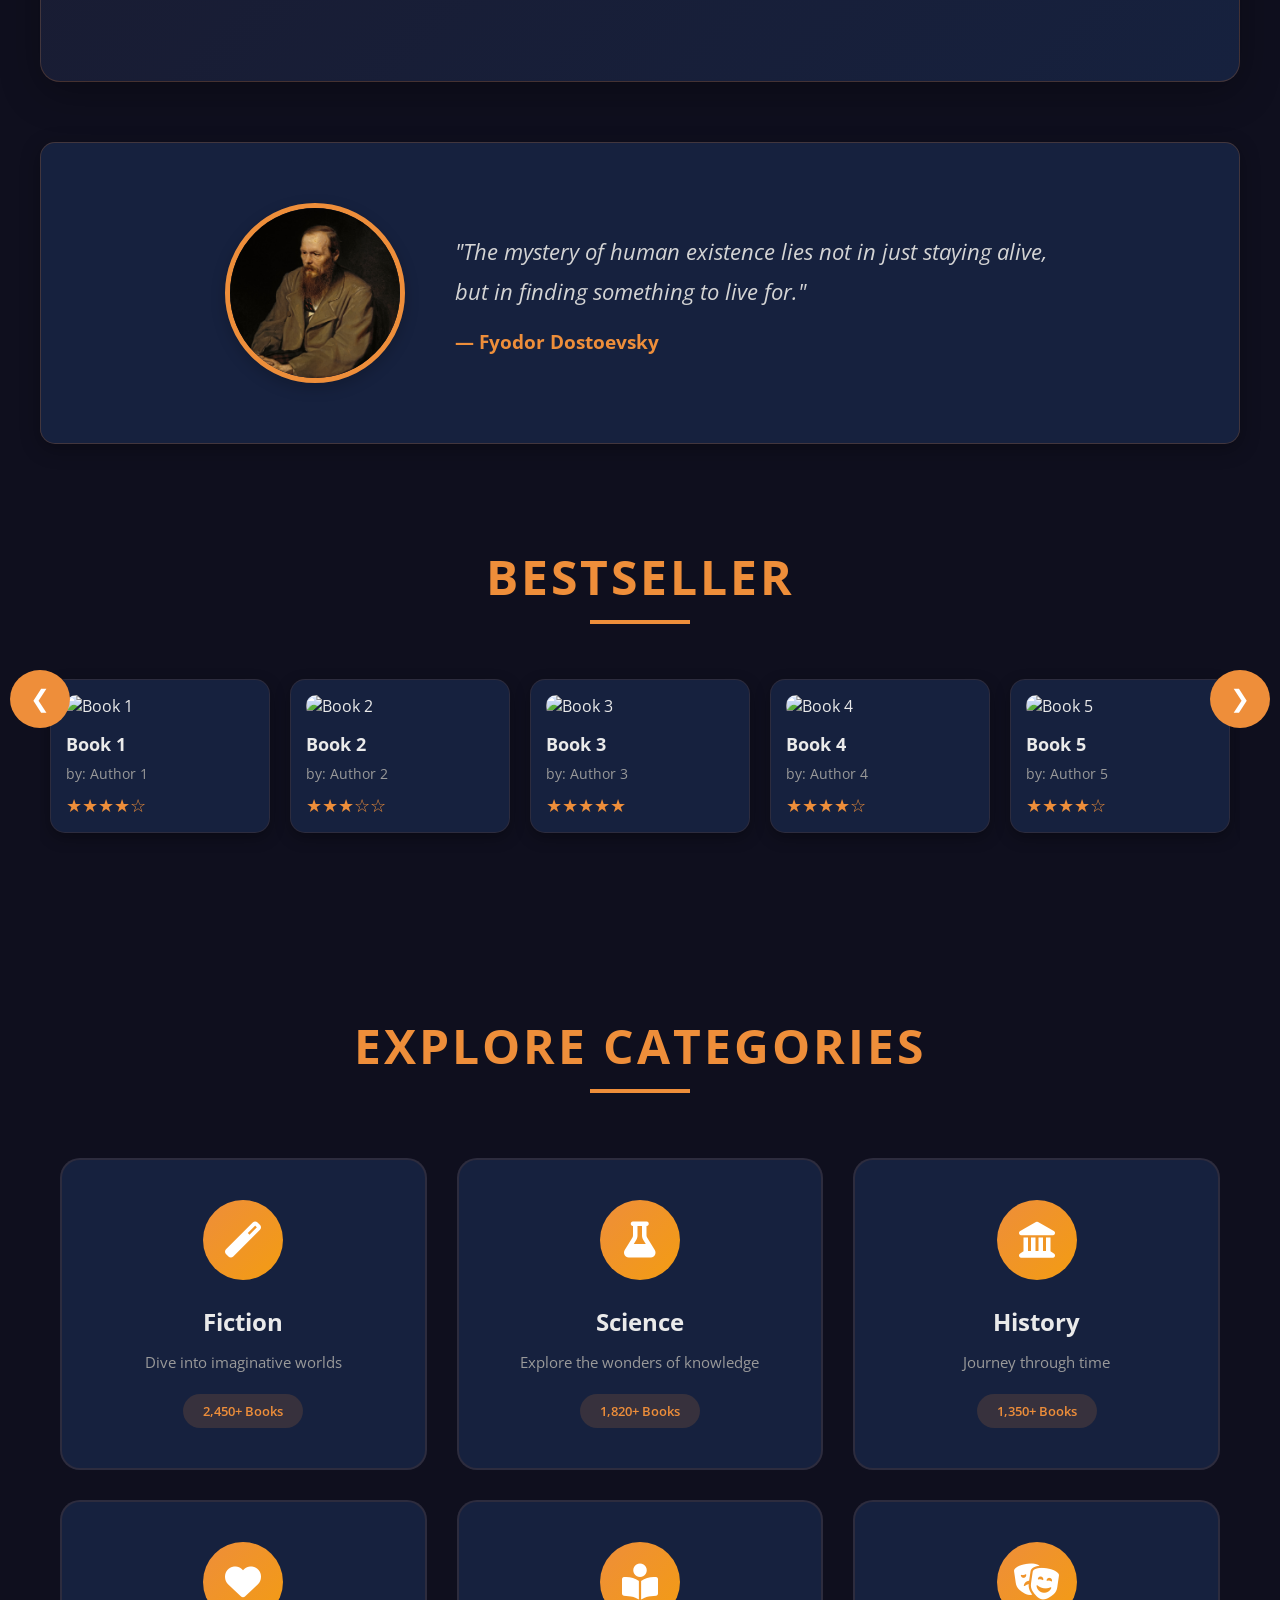
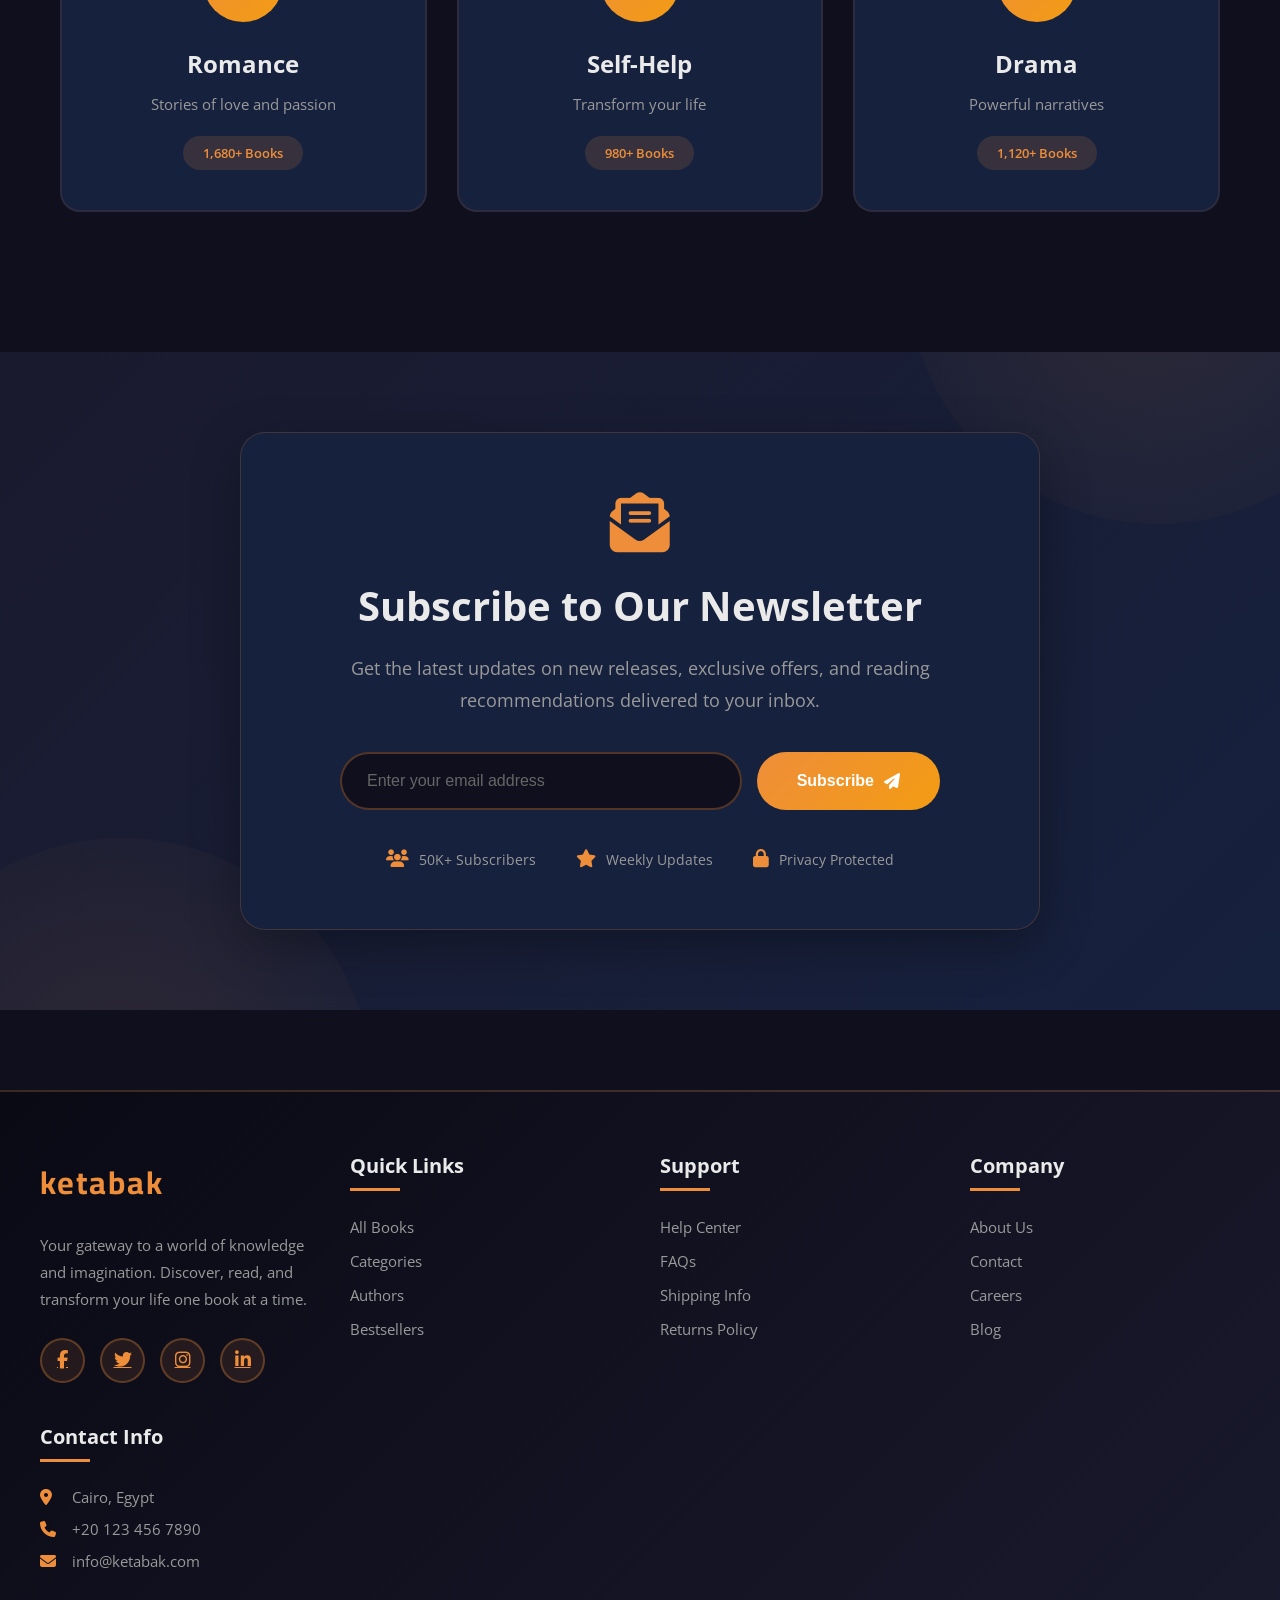
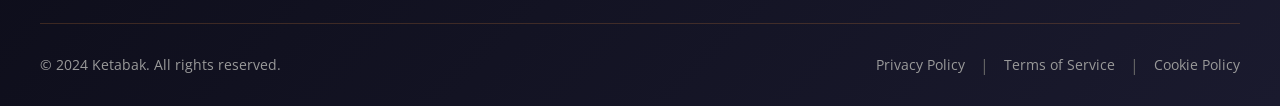
==== commit c6283584: "change folder structure" ====
--- a/index.html
+++ b/index.html
@@ -3,39 +3,29 @@
   <head>
     <meta charset="UTF-8" />
     <meta name="viewport" content="width=device-width, initial-scale=1.0" />
-
-    <!-- CSS Files -->
-    <link rel="stylesheet" href="css/style.css" />
-    <link rel="stylesheet" href="css/global.css" />
-
-    <!-- Font Awesome -->
     <link
       rel="stylesheet"
       href="https://cdnjs.cloudflare.com/ajax/libs/font-awesome/6.4.0/css/all.min.css"
     />
-
-    <!-- Google Fonts -->
     <link rel="preconnect" href="https://fonts.googleapis.com" />
     <link rel="preconnect" href="https://fonts.gstatic.com" crossorigin />
+    <link rel="stylesheet" href="../css/style.css" />
     <link
       href="https://fonts.googleapis.com/css2?family=Cairo:wght@200..1000&family=Open+Sans:ital,wght@0,300..800;1,300..800&display=swap"
       rel="stylesheet"
     />
-
-    <title>Ketabak - Discover Books</title>
+    <title>Ketabak</title>
   </head>
   <body>
-    <!-- ==================== Header ==================== -->
     <header class="header">
       <div class="header-container">
-        <div class="logo">ketabak</div>
+        <a href="index.html" class="logo">ketabak</a>
 
         <ul class="nav-links">
-          <li><a href="#books">Books</a></li>
-          <li><a href="#categories">Categories</a></li>
-          <li><a href="#authors">Authors</a></li>
-          <li><a href="#bestseller">Bestseller</a></li>
-          <li><a href="#about">About Us</a></li>
+          <li><a href="pages/books.html">Books</a></li>
+          <li><a href="pages/categories.html">Categories</a></li>
+          <li><a href="pages/authors.html">Authors</a></li>
+          <li><a href="pages/about.html">About Us</a></li>
         </ul>
 
         <div class="header-actions">
@@ -43,12 +33,13 @@
             <i class="fas fa-shopping-cart"></i>
             <span class="cart-count">3</span>
           </div>
-          <a href="pages/login.html" class="login-btn">Login</a>
+          <a href="signup.html" class="signup-btn">Sign Up</a>
+          <a href="login.html" class="login-btn">Login</a>
         </div>
       </div>
     </header>
 
-    <!-- ==================== Landing Page ==================== -->
+    <!-- Landing Page-->
     <section class="landing-page">
       <div class="overlay"></div>
       <div class="intro-text">
@@ -61,7 +52,7 @@
       </div>
     </section>
 
-    <!-- ==================== About Us Section ==================== -->
+    <!--  About Us Section-->
     <section class="about-us" id="about">
       <div class="about">
         <h2 class="title">About Ketabak</h2>
@@ -91,9 +82,9 @@
       </div>
     </section>
 
-    <!-- ==================== Quote Section ==================== -->
+    <!-- Quote Section  -->
     <div class="quote-container">
-      <img src="images/author.jpg" alt="Famous Author" class="author-img" />
+      <img src="../images/author.jpg" alt="Famous Author" class="author-img" />
       <div class="quote-box">
         <p class="quote">
           "The mystery of human existence lies not in just staying alive, but in
@@ -103,7 +94,7 @@
       </div>
     </div>
 
-    <!-- ==================== Bestseller Section ==================== -->
+    <!-- Bestseller Section-->
     <div class="carousel-container" id="bestseller">
       <h1 class="title">Bestseller</h1>
 
@@ -111,7 +102,10 @@
         <!-- Book Card 1 -->
         <div class="card">
           <div class="book-image">
-            <img src="images/bestsellers/bestseller-1.jpg" alt="Book 1" />
+            <img
+              src="https://images.unsplash.com/photo-1544947950-fa07a98d237f?w=300&h=400&fit=crop"
+              alt="Book 1"
+            />
           </div>
           <div class="book-details">
             <p>Book 1</p>
@@ -123,7 +117,10 @@
         <!-- Book Card 2 -->
         <div class="card">
           <div class="book-image">
-            <img src="images/bestsellers/bestseller-1.jpg" alt="Book 2" />
+            <img
+              src="https://images.unsplash.com/photo-1543002588-bfa74002ed7e?w=300&h=400&fit=crop"
+              alt="Book 2"
+            />
           </div>
           <div class="book-details">
             <p>Book 2</p>
@@ -135,7 +132,10 @@
         <!-- Book Card 3 -->
         <div class="card">
           <div class="book-image">
-            <img src="images/bestsellers/bestseller-1.jpg" alt="Book 3" />
+            <img
+              src="https://images.unsplash.com/photo-1532012197267-da84d127e765?w=300&h=400&fit=crop"
+              alt="Book 3"
+            />
           </div>
           <div class="book-details">
             <p>Book 3</p>
@@ -147,7 +147,10 @@
         <!-- Book Card 4 -->
         <div class="card">
           <div class="book-image">
-            <img src="images/bestsellers/bestseller-1.jpg" alt="Book 4" />
+            <img
+              src="https://images.unsplash.com/photo-1512820790803-83ca734da794?w=300&h=400&fit=crop"
+              alt="Book 4"
+            />
           </div>
           <div class="book-details">
             <p>Book 4</p>
@@ -159,7 +162,10 @@
         <!-- Book Card 5 -->
         <div class="card">
           <div class="book-image">
-            <img src="images/bestsellers/bestseller-1.jpg" alt="Book 5" />
+            <img
+              src="https://images.unsplash.com/photo-1589829085413-56de8ae18c73?w=300&h=400&fit=crop"
+              alt="Book 5"
+            />
           </div>
           <div class="book-details">
             <p>Book 5</p>
@@ -171,7 +177,10 @@
         <!-- Book Card 6 -->
         <div class="card">
           <div class="book-image">
-            <img src="images/bestsellers/bestseller-1.jpg" alt="Book 6" />
+            <img
+              src="https://images.unsplash.com/photo-1495446815901-a7297e633e8d?w=300&h=400&fit=crop"
+              alt="Book 6"
+            />
           </div>
           <div class="book-details">
             <p>Book 6</p>
@@ -183,7 +192,10 @@
         <!-- Book Card 7 -->
         <div class="card">
           <div class="book-image">
-            <img src="images/bestsellers/bestseller-1.jpg" alt="Book 7" />
+            <img
+              src="https://images.unsplash.com/photo-1524995997946-a1c2e315a42f?w=300&h=400&fit=crop"
+              alt="Book 7"
+            />
           </div>
           <div class="book-details">
             <p>Book 7</p>
@@ -195,7 +207,10 @@
         <!-- Book Card 8 -->
         <div class="card">
           <div class="book-image">
-            <img src="images/bestsellers/bestseller-1.jpg" alt="Book 8" />
+            <img
+              src="https://images.unsplash.com/photo-1507842217343-583bb7270b66?w=300&h=400&fit=crop"
+              alt="Book 8"
+            />
           </div>
           <div class="book-details">
             <p>Book 8</p>
@@ -207,7 +222,10 @@
         <!-- Book Card 9 -->
         <div class="card">
           <div class="book-image">
-            <img src="images/bestsellers/bestseller-1.jpg" alt="Book 9" />
+            <img
+              src="https://images.unsplash.com/photo-1519682337058-a94d519337bc?w=300&h=400&fit=crop"
+              alt="Book 9"
+            />
           </div>
           <div class="book-details">
             <p>Book 9</p>
@@ -219,7 +237,10 @@
         <!-- Book Card 10 -->
         <div class="card">
           <div class="book-image">
-            <img src="images/bestsellers/bestseller-1.jpg" alt="Book 10" />
+            <img
+              src="https://images.unsplash.com/photo-1544716278-ca5e3f4abd8c?w=300&h=400&fit=crop"
+              alt="Book 10"
+            />
           </div>
           <div class="book-details">
             <p>Book 10</p>
@@ -234,7 +255,200 @@
       <button class="arrow right">❯</button>
     </div>
 
-    <!-- External JS File -->
-    <script src="js/main.js" type="module" defer></script>
+    <!-- Featured Categories Section -->
+    <section class="featured-categories" id="categories">
+      <h2 class="title">Explore Categories</h2>
+      <div class="categories-grid">
+        <div class="category-card">
+          <div class="category-icon">
+            <i class="fas fa-magic"></i>
+          </div>
+          <h3>Fiction</h3>
+          <p>Dive into imaginative worlds</p>
+          <span class="books-count">2,450+ Books</span>
+        </div>
+
+        <div class="category-card">
+          <div class="category-icon">
+            <i class="fas fa-flask"></i>
+          </div>
+          <h3>Science</h3>
+          <p>Explore the wonders of knowledge</p>
+          <span class="books-count">1,820+ Books</span>
+        </div>
+
+        <div class="category-card">
+          <div class="category-icon">
+            <i class="fas fa-landmark"></i>
+          </div>
+          <h3>History</h3>
+          <p>Journey through time</p>
+          <span class="books-count">1,350+ Books</span>
+        </div>
+
+        <div class="category-card">
+          <div class="category-icon">
+            <i class="fas fa-heart"></i>
+          </div>
+          <h3>Romance</h3>
+          <p>Stories of love and passion</p>
+          <span class="books-count">1,680+ Books</span>
+        </div>
+
+        <div class="category-card">
+          <div class="category-icon">
+            <i class="fas fa-book-reader"></i>
+          </div>
+          <h3>Self-Help</h3>
+          <p>Transform your life</p>
+          <span class="books-count">980+ Books</span>
+        </div>
+
+        <div class="category-card">
+          <div class="category-icon">
+            <i class="fas fa-theater-masks"></i>
+          </div>
+          <h3>Drama</h3>
+          <p>Powerful narratives</p>
+          <span class="books-count">1,120+ Books</span>
+        </div>
+      </div>
+    </section>
+
+    <!-- Newsletter Section -->
+    <section class="newsletter-section">
+      <div class="newsletter-container">
+        <div class="newsletter-content">
+          <i class="fas fa-envelope-open-text"></i>
+          <h2>Subscribe to Our Newsletter</h2>
+          <p>
+            Get the latest updates on new releases, exclusive offers, and
+            reading recommendations delivered to your inbox.
+          </p>
+
+          <form class="newsletter-form">
+            <input
+              type="email"
+              placeholder="Enter your email address"
+              class="newsletter-input"
+              required
+            />
+            <button type="submit" class="newsletter-btn">
+              <span>Subscribe</span>
+              <i class="fas fa-paper-plane"></i>
+            </button>
+          </form>
+
+          <div class="newsletter-stats">
+            <div class="stat-item">
+              <i class="fas fa-users"></i>
+              <span>50K+ Subscribers</span>
+            </div>
+            <div class="stat-item">
+              <i class="fas fa-star"></i>
+              <span>Weekly Updates</span>
+            </div>
+            <div class="stat-item">
+              <i class="fas fa-lock"></i>
+              <span>Privacy Protected</span>
+            </div>
+          </div>
+        </div>
+      </div>
+    </section>
+
+    <!-- Footer -->
+    <footer class="footer">
+      <div class="footer-container">
+        <div class="footer-section">
+          <h3 class="footer-logo">ketabak</h3>
+          <p class="footer-description">
+            Your gateway to a world of knowledge and imagination. Discover,
+            read, and transform your life one book at a time.
+          </p>
+          <div class="social-links">
+            <a href="#" aria-label="Facebook"
+              ><i class="fab fa-facebook-f"></i
+            ></a>
+            <a href="#" aria-label="Twitter"><i class="fab fa-twitter"></i></a>
+            <a href="#" aria-label="Instagram"
+              ><i class="fab fa-instagram"></i
+            ></a>
+            <a href="#" aria-label="LinkedIn"
+              ><i class="fab fa-linkedin-in"></i
+            ></a>
+          </div>
+        </div>
+
+        <div class="footer-section">
+          <h4>Quick Links</h4>
+          <ul>
+            <li><a href="#books">All Books</a></li>
+            <li><a href="#categories">Categories</a></li>
+            <li><a href="#authors">Authors</a></li>
+            <li><a href="#bestseller">Bestsellers</a></li>
+          </ul>
+        </div>
+
+        <div class="footer-section">
+          <h4>Support</h4>
+          <ul>
+            <li><a href="#">Help Center</a></li>
+            <li><a href="#">FAQs</a></li>
+            <li><a href="#">Shipping Info</a></li>
+            <li><a href="#">Returns Policy</a></li>
+          </ul>
+        </div>
+
+        <div class="footer-section">
+          <h4>Company</h4>
+          <ul>
+            <li><a href="pages/about.html">About Us</a></li>
+            <li><a href="#">Contact</a></li>
+            <li><a href="#">Careers</a></li>
+            <li><a href="#">Blog</a></li>
+          </ul>
+        </div>
+
+        <div class="footer-section">
+          <h4>Contact Info</h4>
+          <ul class="contact-info">
+            <li><i class="fas fa-map-marker-alt"></i> Cairo, Egypt</li>
+            <li><i class="fas fa-phone"></i> +20 123 456 7890</li>
+            <li><i class="fas fa-envelope"></i> info@ketabak.com</li>
+          </ul>
+        </div>
+      </div>
+
+      <div class="footer-bottom">
+        <p>&copy; 2024 Ketabak. All rights reserved.</p>
+        <div class="footer-links">
+          <a href="#">Privacy Policy</a>
+          <span>|</span>
+          <a href="#">Terms of Service</a>
+          <span>|</span>
+          <a href="#">Cookie Policy</a>
+        </div>
+      </div>
+    </footer>
+
+    <script>
+      const carousel = document.getElementById("carousel");
+      const leftArrow = document.querySelector(".arrow.left");
+      const rightArrow = document.querySelector(".arrow.right");
+
+      if (carousel && leftArrow && rightArrow) {
+        leftArrow.addEventListener("click", () => {
+          carousel.scrollBy({ left: -250, behavior: "smooth" });
+        });
+
+        rightArrow.addEventListener("click", () => {
+          carousel.scrollBy({ left: 250, behavior: "smooth" });
+        });
+      }
+    </script>
+
+    <script src="./js/main.js"></script>
+    <script src="../js/header.js"></script>
   </body>
 </html>
--- a/css/style.css
+++ b/css/style.css
@@ -1,8 +1,10 @@
-/* Global Variables */
 :root {
   --main-color: #ee8e3a;
-  --second-color: #2c3e50;
-  --text-color: #191919;
+  --second-color: #1a1a2e;
+  --text-color: #eaeaea;
+  --bg-color: #0f0f1e;
+  --card-bg: #16213e;
+  --hover-bg: #1f2b47;
 }
 
 * {
@@ -13,10 +15,10 @@
 
 body {
   font-family: "Open Sans", sans-serif;
-  background-color: #f8f9fa;
-}
-
-/* ==================== Header Styling ==================== */
+  background-color: var(--bg-color);
+  color: var(--text-color);
+}
+
 .header {
   position: fixed;
   top: 0;
@@ -43,6 +45,7 @@
   letter-spacing: 2px;
   text-transform: lowercase;
   font-family: "Cairo", sans-serif;
+  text-decoration: none;
 }
 
 .nav-links {
@@ -84,58 +87,6 @@
 
 .nav-links a:hover::after {
   width: 70%;
-}
-
-.user-nav-menu {
-    display: flex;
-    align-items: center;
-    gap: 15px;
-    background-color: rgba(255, 255, 255, 0.1);
-    padding: 5px 15px;
-    border-radius: 30px;
-    border: 1px solid rgba(255, 255, 255, 0.2);
-}
-
-.user-profile-link {
-    text-decoration: none;
-    color: #fff;
-    display: flex;
-    align-items: center;
-    gap: 8px;
-    font-weight: 600;
-    font-size: 15px;
-    transition: color 0.3s ease;
-}
-
-.user-profile-link:hover {
-    color: var(--main-color);
-}
-
-.nav-logout-btn {
-    background: transparent;
-    border: none;
-    color: #e74c3c;
-    cursor: pointer;
-    font-size: 16px;
-    padding: 5px;
-    transition: transform 0.3s ease;
-    display: flex;
-    align-items: center;
-}
-
-.nav-logout-btn:hover {
-    transform: scale(1.2);
-    color: #ff6b6b;
-}
-
-@media (max-width: 576px) {
-    .user-nav-menu {
-        padding: 5px 10px;
-        gap: 10px;
-    }
-    .user-profile-link span {
-        display: none;
-    }
 }
 
 .header-actions {
@@ -178,6 +129,27 @@
   justify-content: center;
 }
 
+.signup-btn {
+  background-color: transparent;
+  color: var(--main-color);
+  border: 2px solid var(--main-color);
+  padding: 10px 28px;
+  font-size: 16px;
+  font-weight: 600;
+  border-radius: 30px;
+  cursor: pointer;
+  transition: all 0.3s ease;
+  text-transform: capitalize;
+  text-decoration: none;
+}
+
+.signup-btn:hover {
+  background-color: var(--main-color);
+  color: #fff;
+  transform: translateY(-2px);
+  box-shadow: 0 5px 15px rgba(238, 142, 58, 0.3);
+}
+
 .login-btn {
   background-color: var(--main-color);
   color: #fff;
@@ -189,6 +161,7 @@
   cursor: pointer;
   transition: all 0.3s ease;
   text-transform: capitalize;
+  text-decoration: none;
 }
 
 .login-btn:hover {
@@ -198,11 +171,11 @@
   box-shadow: 0 5px 15px rgba(238, 142, 58, 0.3);
 }
 
-/* ==================== Landing Page ==================== */
 .landing-page {
   min-height: 100vh;
   background: linear-gradient(rgba(20, 22, 25, 0.85), rgba(20, 22, 25, 0.85)),
-    url("../images/landing-1.jpg") center/cover;
+    url("https://images.unsplash.com/photo-1481627834876-b7833e8f5570?w=1920")
+      center/cover;
   display: flex;
   align-items: center;
   justify-content: center;
@@ -276,15 +249,15 @@
   box-shadow: 0 10px 30px rgba(238, 142, 58, 0.4);
 }
 
-/* ==================== About Us Section ==================== */
 .about-us {
   padding: 80px 40px;
-  background: linear-gradient(135deg, var(--main-color) 0%, #f4a460 100%);
+  background: linear-gradient(135deg, #1a1a2e 0%, #16213e 100%);
   color: var(--text-color);
   max-width: 1200px;
   margin: 60px auto;
   border-radius: 20px;
-  box-shadow: 0 10px 40px rgba(0, 0, 0, 0.15);
+  box-shadow: 0 10px 40px rgba(0, 0, 0, 0.3);
+  border: 1px solid rgba(238, 142, 58, 0.2);
 }
 
 .about-us h2,
@@ -308,7 +281,7 @@
   font-size: 1.2rem;
   line-height: 1.8;
   text-align: center;
-  color: #2c2c2c;
+  color: #b8b8b8;
 }
 
 .about-us .values {
@@ -326,7 +299,7 @@
   margin-bottom: 15px;
   padding-left: 30px;
   position: relative;
-  color: #2c2c2c;
+  color: #b8b8b8;
 }
 
 .values li::before {
@@ -338,18 +311,18 @@
   font-size: 1.3rem;
 }
 
-/* ==================== Quote Section ==================== */
 .quote-container {
   display: flex;
   align-items: center;
   justify-content: center;
   gap: 50px;
   padding: 60px 40px;
-  background-color: #fffafa;
-  box-shadow: 0 5px 20px rgba(0, 0, 0, 0.1);
+  background-color: var(--card-bg);
+  box-shadow: 0 5px 20px rgba(0, 0, 0, 0.3);
   max-width: 1200px;
   margin: 60px auto;
   border-radius: 15px;
+  border: 1px solid rgba(238, 142, 58, 0.2);
 }
 
 .author-img {
@@ -368,7 +341,7 @@
 .quote {
   font-size: 1.4rem;
   font-style: italic;
-  color: #333;
+  color: #d4d4d4;
   line-height: 1.8;
   margin-bottom: 15px;
 }
@@ -379,7 +352,6 @@
   color: var(--main-color);
 }
 
-/* ==================== Bestseller Section ==================== */
 .carousel-container {
   position: relative;
   max-width: 1400px;
@@ -422,18 +394,19 @@
   display: none;
 }
 
-.card:not(.modern-card) {
+.card {
   min-width: 220px;
   max-width: 220px;
-  background: #fff;
+  background: var(--card-bg);
   border-radius: 15px;
   padding: 15px;
-  box-shadow: 0 5px 15px rgba(0, 0, 0, 0.1);
+  box-shadow: 0 5px 15px rgba(0, 0, 0, 0.3);
   transition: all 0.3s ease;
   cursor: pointer;
-}
-
-.card:not(.modern-card):hover {
+  border: 1px solid rgba(238, 142, 58, 0.1);
+}
+
+.card:hover {
   transform: translateY(-10px);
   box-shadow: 0 15px 35px rgba(238, 142, 58, 0.3);
 }
@@ -455,7 +428,7 @@
 
 .book-details p:nth-child(2) {
   font-size: 14px;
-  color: #666;
+  color: #999;
   margin-bottom: 10px;
 }
 
@@ -492,9 +465,421 @@
   right: 10px;
 }
 
-/* ==================== Responsive Design ==================== */
-
-/* Tablets */
+.featured-categories {
+  max-width: 1400px;
+  margin: 80px auto;
+  padding: 40px;
+}
+
+.featured-categories .title {
+  font-size: 3rem;
+  text-align: center;
+  color: var(--main-color);
+  text-transform: uppercase;
+  margin-bottom: 60px;
+  font-weight: 700;
+  letter-spacing: 3px;
+  position: relative;
+}
+
+.featured-categories .title::after {
+  content: "";
+  position: absolute;
+  bottom: -15px;
+  left: 50%;
+  transform: translateX(-50%);
+  width: 100px;
+  height: 4px;
+  background-color: var(--main-color);
+}
+
+.categories-grid {
+  display: grid;
+  grid-template-columns: repeat(auto-fit, minmax(280px, 1fr));
+  gap: 30px;
+  padding: 20px;
+}
+
+.category-card {
+  background: var(--card-bg);
+  border-radius: 20px;
+  padding: 40px 30px;
+  text-align: center;
+  transition: all 0.4s ease;
+  cursor: pointer;
+  border: 2px solid rgba(238, 142, 58, 0.1);
+  position: relative;
+  overflow: hidden;
+}
+
+.category-card::before {
+  content: "";
+  position: absolute;
+  top: 0;
+  left: -100%;
+  width: 100%;
+  height: 100%;
+  background: linear-gradient(
+    90deg,
+    transparent,
+    rgba(238, 142, 58, 0.1),
+    transparent
+  );
+  transition: left 0.5s ease;
+}
+
+.category-card:hover::before {
+  left: 100%;
+}
+
+.category-card:hover {
+  transform: translateY(-10px);
+  border-color: var(--main-color);
+  box-shadow: 0 15px 40px rgba(238, 142, 58, 0.3);
+}
+
+.category-icon {
+  width: 80px;
+  height: 80px;
+  background: linear-gradient(135deg, var(--main-color), #f39c12);
+  border-radius: 50%;
+  display: flex;
+  align-items: center;
+  justify-content: center;
+  margin: 0 auto 25px;
+  transition: all 0.3s ease;
+}
+
+.category-card:hover .category-icon {
+  transform: scale(1.1) rotate(10deg);
+}
+
+.category-icon i {
+  font-size: 36px;
+  color: #fff;
+}
+
+.category-card h3 {
+  font-size: 24px;
+  color: var(--text-color);
+  margin-bottom: 12px;
+  font-weight: 700;
+}
+
+.category-card p {
+  font-size: 15px;
+  color: #9a9a9a;
+  margin-bottom: 20px;
+  line-height: 1.6;
+}
+
+.books-count {
+  display: inline-block;
+  background: rgba(238, 142, 58, 0.15);
+  color: var(--main-color);
+  padding: 8px 20px;
+  border-radius: 20px;
+  font-size: 13px;
+  font-weight: 600;
+}
+
+.newsletter-section {
+  background: linear-gradient(135deg, #1a1a2e 0%, var(--card-bg) 100%);
+  padding: 80px 40px;
+  margin: 80px 0;
+  position: relative;
+  overflow: hidden;
+}
+
+.newsletter-section::before {
+  content: "";
+  position: absolute;
+  top: -50%;
+  right: -10%;
+  width: 500px;
+  height: 500px;
+  background: radial-gradient(circle, rgba(238, 142, 58, 0.1), transparent);
+  border-radius: 50%;
+}
+
+.newsletter-section::after {
+  content: "";
+  position: absolute;
+  bottom: -50%;
+  left: -10%;
+  width: 500px;
+  height: 500px;
+  background: radial-gradient(circle, rgba(238, 142, 58, 0.1), transparent);
+  border-radius: 50%;
+}
+
+.newsletter-container {
+  max-width: 800px;
+  margin: 0 auto;
+  position: relative;
+  z-index: 2;
+}
+
+.newsletter-content {
+  text-align: center;
+  background: var(--card-bg);
+  padding: 60px 40px;
+  border-radius: 25px;
+  box-shadow: 0 15px 50px rgba(0, 0, 0, 0.3);
+  border: 1px solid rgba(238, 142, 58, 0.2);
+}
+
+.newsletter-content i.fa-envelope-open-text {
+  font-size: 60px;
+  color: var(--main-color);
+  margin-bottom: 25px;
+  animation: bounce 2s infinite;
+}
+
+@keyframes bounce {
+  0%,
+  100% {
+    transform: translateY(0);
+  }
+  50% {
+    transform: translateY(-10px);
+  }
+}
+
+.newsletter-content h2 {
+  font-size: 2.5rem;
+  color: var(--text-color);
+  margin-bottom: 20px;
+  font-weight: 700;
+}
+
+.newsletter-content p {
+  font-size: 1.1rem;
+  color: #9a9a9a;
+  margin-bottom: 35px;
+  line-height: 1.8;
+}
+
+.newsletter-form {
+  display: flex;
+  gap: 15px;
+  max-width: 600px;
+  margin: 0 auto 40px;
+}
+
+.newsletter-input {
+  flex: 1;
+  padding: 18px 25px;
+  border: 2px solid rgba(238, 142, 58, 0.3);
+  border-radius: 50px;
+  font-size: 16px;
+  background: var(--bg-color);
+  color: var(--text-color);
+  outline: none;
+  transition: all 0.3s ease;
+}
+
+.newsletter-input:focus {
+  border-color: var(--main-color);
+  box-shadow: 0 0 0 4px rgba(238, 142, 58, 0.1);
+}
+
+.newsletter-input::placeholder {
+  color: #666;
+}
+
+.newsletter-btn {
+  background: linear-gradient(135deg, var(--main-color), #f39c12);
+  color: #fff;
+  border: none;
+  padding: 18px 40px;
+  border-radius: 50px;
+  cursor: pointer;
+  font-size: 16px;
+  font-weight: 600;
+  display: flex;
+  align-items: center;
+  gap: 10px;
+  transition: all 0.3s ease;
+  white-space: nowrap;
+}
+
+.newsletter-btn:hover {
+  transform: translateY(-3px);
+  box-shadow: 0 10px 30px rgba(238, 142, 58, 0.4);
+}
+
+.newsletter-stats {
+  display: flex;
+  justify-content: center;
+  gap: 40px;
+  flex-wrap: wrap;
+}
+
+.stat-item {
+  display: flex;
+  align-items: center;
+  gap: 10px;
+  color: #9a9a9a;
+  font-size: 14px;
+}
+
+.stat-item i {
+  color: var(--main-color);
+  font-size: 18px;
+}
+
+.footer {
+  background: linear-gradient(135deg, #0a0a15 0%, var(--second-color) 100%);
+  color: var(--text-color);
+  padding: 60px 40px 30px;
+  border-top: 2px solid rgba(238, 142, 58, 0.2);
+}
+
+.footer-container {
+  max-width: 1400px;
+  margin: 0 auto;
+  display: grid;
+  grid-template-columns: repeat(auto-fit, minmax(250px, 1fr));
+  gap: 40px;
+  margin-bottom: 40px;
+}
+
+.footer-section h3.footer-logo {
+  font-size: 32px;
+  font-weight: bold;
+  color: var(--main-color);
+  letter-spacing: 2px;
+  text-transform: lowercase;
+  font-family: "Cairo", sans-serif;
+  margin-bottom: 20px;
+}
+
+.footer-description {
+  font-size: 15px;
+  color: #9a9a9a;
+  line-height: 1.8;
+  margin-bottom: 25px;
+}
+
+.social-links {
+  display: flex;
+  gap: 15px;
+}
+
+.social-links a {
+  width: 45px;
+  height: 45px;
+  background: rgba(238, 142, 58, 0.1);
+  border: 2px solid rgba(238, 142, 58, 0.3);
+  border-radius: 50%;
+  display: flex;
+  align-items: center;
+  justify-content: center;
+  color: var(--main-color);
+  font-size: 18px;
+  transition: all 0.3s ease;
+}
+
+.social-links a:hover {
+  background: var(--main-color);
+  color: #fff;
+  transform: translateY(-5px);
+  box-shadow: 0 5px 20px rgba(238, 142, 58, 0.4);
+}
+
+.footer-section h4 {
+  font-size: 20px;
+  color: var(--text-color);
+  margin-bottom: 25px;
+  font-weight: 700;
+  position: relative;
+  padding-bottom: 12px;
+}
+
+.footer-section h4::after {
+  content: "";
+  position: absolute;
+  bottom: 0;
+  left: 0;
+  width: 50px;
+  height: 3px;
+  background: var(--main-color);
+}
+
+.footer-section ul {
+  list-style: none;
+}
+
+.footer-section ul li {
+  margin-bottom: 12px;
+}
+
+.footer-section ul li a {
+  color: #9a9a9a;
+  text-decoration: none;
+  font-size: 15px;
+  transition: all 0.3s ease;
+  display: inline-block;
+}
+
+.footer-section ul li a:hover {
+  color: var(--main-color);
+  padding-left: 8px;
+}
+
+.contact-info li {
+  display: flex;
+  align-items: center;
+  gap: 12px;
+  color: #9a9a9a;
+  font-size: 15px;
+}
+
+.contact-info i {
+  color: var(--main-color);
+  font-size: 16px;
+  width: 20px;
+}
+
+.footer-bottom {
+  max-width: 1400px;
+  margin: 0 auto;
+  padding-top: 30px;
+  border-top: 1px solid rgba(238, 142, 58, 0.2);
+  display: flex;
+  justify-content: space-between;
+  align-items: center;
+  flex-wrap: wrap;
+  gap: 20px;
+}
+
+.footer-bottom p {
+  color: #9a9a9a;
+  font-size: 14px;
+}
+
+.footer-links {
+  display: flex;
+  gap: 15px;
+  align-items: center;
+}
+
+.footer-links a {
+  color: #9a9a9a;
+  text-decoration: none;
+  font-size: 14px;
+  transition: color 0.3s ease;
+}
+
+.footer-links a:hover {
+  color: var(--main-color);
+}
+
+.footer-links span {
+  color: #666;
+}
+
 @media (max-width: 992px) {
   .header-container {
     padding: 15px 25px;
@@ -533,7 +918,6 @@
   }
 }
 
-/* Mobile Landscape */
 @media (max-width: 768px) {
   .header-container {
     flex-wrap: wrap;
@@ -579,7 +963,7 @@
     height: 150px;
   }
 
-  .card:not(.modern-card) {
+  .card {
     min-width: 180px;
     max-width: 180px;
   }
@@ -600,9 +984,39 @@
     padding: 12px 16px;
     font-size: 20px;
   }
-}
-
-/* Mobile Portrait */
+
+  .categories-grid {
+    grid-template-columns: repeat(auto-fit, minmax(250px, 1fr));
+    gap: 20px;
+  }
+
+  .newsletter-content {
+    padding: 40px 25px;
+  }
+
+  .newsletter-content h2 {
+    font-size: 2rem;
+  }
+
+  .newsletter-form {
+    flex-direction: column;
+  }
+
+  .newsletter-stats {
+    gap: 20px;
+  }
+
+  .footer-container {
+    grid-template-columns: 1fr;
+    gap: 30px;
+  }
+
+  .footer-bottom {
+    flex-direction: column;
+    text-align: center;
+  }
+}
+
 @media (max-width: 576px) {
   .logo {
     font-size: 24px;
@@ -623,6 +1037,7 @@
     height: 20px;
   }
 
+  .signup-btn,
   .login-btn {
     padding: 8px 20px;
     font-size: 14px;
@@ -671,7 +1086,7 @@
     margin-bottom: 30px;
   }
 
-  .card:not(.modern-card) {
+  .card {
     min-width: 160px;
     max-width: 160px;
   }
@@ -679,9 +1094,28 @@
   .book-image img {
     height: 220px;
   }
-}
-
-/* Very Small Devices */
+
+  .featured-categories .title {
+    font-size: 2rem;
+  }
+
+  .category-card {
+    padding: 30px 20px;
+  }
+
+  .newsletter-content i.fa-envelope-open-text {
+    font-size: 45px;
+  }
+
+  .newsletter-content h2 {
+    font-size: 1.6rem;
+  }
+
+  .newsletter-btn {
+    padding: 15px 30px;
+  }
+}
+
 @media (max-width: 400px) {
   .logo {
     font-size: 20px;
@@ -700,6 +1134,7 @@
     gap: 15px;
   }
 
+  .signup-btn,
   .login-btn {
     padding: 6px 16px;
     font-size: 13px;
@@ -708,473 +1143,7 @@
   .intro-text h1 {
     font-size: 1.5rem;
   }
-
   .carousel-container h1 {
     font-size: 1.8rem;
   }
 }
-
-/* ==================== Modern Filter Controls ==================== */
-.filter-container {
-  margin: 30px 0;
-  padding: 0 20px;
-}
-
-.filter-controls {
-  display: flex;
-  gap: 15px;
-  flex-wrap: wrap;
-  align-items: center;
-  justify-content: center;
-  background: #fff;
-  padding: 25px;
-  border-radius: 15px;
-  box-shadow: 0 5px 20px rgba(0, 0, 0, 0.1);
-}
-
-.search-filter {
-  position: relative;
-  flex: 1;
-  min-width: 250px;
-  max-width: 300px;
-}
-
-.search-input {
-  width: 100%;
-  padding: 12px 45px 12px 15px;
-  border: 2px solid #e9ecef;
-  border-radius: 10px;
-  font-size: 14px;
-  outline: none;
-  transition: all 0.3s ease;
-}
-
-.search-input:focus {
-  border-color: var(--main-color);
-  box-shadow: 0 0 0 3px rgba(238, 142, 58, 0.1);
-}
-
-.search-icon {
-  position: absolute;
-  right: 15px;
-  top: 50%;
-  transform: translateY(-50%);
-  color: #6c757d;
-}
-
-.filter-select {
-  padding: 12px 15px;
-  border: 2px solid #e9ecef;
-  border-radius: 10px;
-  font-size: 14px;
-  outline: none;
-  background: #fff;
-  cursor: pointer;
-  transition: all 0.3s ease;
-  min-width: 120px;
-}
-
-.filter-select:focus {
-  border-color: var(--main-color);
-  box-shadow: 0 0 0 3px rgba(238, 142, 58, 0.1);
-}
-
-.clear-btn {
-  background: linear-gradient(135deg, #ff6b6b, #ee5a24);
-  color: #fff;
-  border: none;
-  padding: 12px 20px;
-  border-radius: 10px;
-  cursor: pointer;
-  font-size: 14px;
-  font-weight: 500;
-  transition: all 0.3s ease;
-  display: flex;
-  align-items: center;
-  gap: 8px;
-}
-
-.clear-btn:hover {
-  transform: translateY(-2px);
-  box-shadow: 0 5px 15px rgba(255, 107, 107, 0.4);
-}
-
-/* ==================== Modern Book Cards ==================== */
-.modern-card {
-  min-width: 280px;
-  max-width: 280px;
-  background: #fff;
-  border-radius: 20px;
-  overflow: hidden;
-  box-shadow: 0 8px 25px rgba(0, 0, 0, 0.1);
-  transition: all 0.4s cubic-bezier(0.4, 0, 0.2, 1);
-  cursor: pointer;
-  position: relative;
-  border: 1px solid rgba(238, 142, 58, 0.1);
-}
-
-.modern-card:hover {
-  transform: translateY(-15px) scale(1.02);
-  box-shadow: 0 20px 40px rgba(238, 142, 58, 0.2);
-}
-
-.card-header {
-  position: absolute;
-  top: 15px;
-  left: 15px;
-  right: 15px;
-  display: flex;
-  justify-content: space-between;
-  z-index: 2;
-}
-
-.stock-badge {
-  background: linear-gradient(135deg, #28a745, #20c997);
-  color: #fff;
-  padding: 6px 12px;
-  border-radius: 20px;
-  font-size: 11px;
-  font-weight: 600;
-  text-transform: uppercase;
-  letter-spacing: 0.5px;
-}
-
-.stock-badge.low-stock {
-  background: linear-gradient(135deg, #dc3545, #c82333);
-  animation: pulse 2s infinite;
-}
-
-@keyframes pulse {
-  0%,
-  100% {
-    opacity: 1;
-  }
-  50% {
-    opacity: 0.7;
-  }
-}
-
-.discount-badge {
-  background: linear-gradient(135deg, #ff6b6b, #ee5a24);
-  color: #fff;
-  padding: 6px 12px;
-  border-radius: 20px;
-  font-size: 11px;
-  font-weight: 700;
-}
-
-.book-image-container {
-  position: relative;
-  overflow: hidden;
-}
-
-.book-image {
-  width: 100%;
-  height: 320px;
-  object-fit: cover;
-  transition: transform 0.4s ease;
-}
-
-.modern-card:hover .book-image {
-  transform: scale(1.1);
-}
-
-.book-overlay {
-  position: absolute;
-  top: 0;
-  left: 0;
-  right: 0;
-  bottom: 0;
-  background: rgba(0, 0, 0, 0.7);
-  display: flex;
-  align-items: center;
-  justify-content: center;
-  opacity: 0;
-  transition: opacity 0.3s ease;
-}
-
-.modern-card:hover .book-overlay {
-  opacity: 1;
-}
-
-.quick-view-btn {
-  background: var(--main-color);
-  color: #fff;
-  border: none;
-  padding: 12px 20px;
-  border-radius: 25px;
-  cursor: pointer;
-  font-weight: 600;
-  display: flex;
-  align-items: center;
-  gap: 8px;
-  transform: translateY(20px);
-  transition: transform 0.3s ease;
-}
-
-.modern-card:hover .quick-view-btn {
-  transform: translateY(0);
-}
-
-.book-info {
-  padding: 20px;
-}
-
-.category-tag {
-  background: linear-gradient(135deg, var(--main-color), #f39c12);
-  color: #fff;
-  padding: 4px 12px;
-  border-radius: 15px;
-  font-size: 11px;
-  font-weight: 600;
-  text-transform: uppercase;
-  letter-spacing: 0.5px;
-  display: inline-block;
-  margin-bottom: 12px;
-}
-
-.book-title {
-  font-size: 18px;
-  font-weight: 700;
-  color: var(--text-color);
-  margin-bottom: 8px;
-  line-height: 1.3;
-  overflow: hidden;
-}
-
-.book-author {
-  font-size: 14px;
-  color: #6c757d;
-  margin-bottom: 12px;
-  font-style: italic;
-}
-
-.rating-container {
-  display: flex;
-  align-items: center;
-  gap: 8px;
-  margin-bottom: 12px;
-}
-
-.stars {
-  color: #ffc107;
-  font-size: 14px;
-}
-
-.rating-text {
-  font-size: 14px;
-  font-weight: 600;
-  color: var(--text-color);
-}
-
-.book-meta {
-  display: flex;
-  justify-content: space-between;
-  margin-bottom: 15px;
-  font-size: 12px;
-  color: #6c757d;
-}
-
-.price-container {
-  display: flex;
-  align-items: center;
-  gap: 10px;
-  margin-bottom: 12px;
-}
-
-.original-price {
-  font-size: 14px;
-  color: #6c757d;
-  text-decoration: line-through;
-}
-
-.current-price {
-  font-size: 20px;
-  font-weight: 700;
-  color: var(--main-color);
-}
-
-.stock-info {
-  margin-bottom: 15px;
-}
-
-.stock-count {
-  font-size: 12px;
-  color: #28a745;
-  font-weight: 600;
-}
-
-.stock-count.low {
-  color: #dc3545;
-}
-
-.card-actions {
-  display: flex;
-  gap: 10px;
-}
-
-.add-to-cart-btn {
-  flex: 1;
-  background: linear-gradient(135deg, var(--main-color), #f39c12);
-  color: #fff;
-  border: none;
-  padding: 12px;
-  border-radius: 10px;
-  cursor: pointer;
-  font-weight: 600;
-  display: flex;
-  align-items: center;
-  justify-content: center;
-  gap: 8px;
-  transition: all 0.3s ease;
-}
-
-.add-to-cart-btn:hover {
-  transform: translateY(-2px);
-  box-shadow: 0 5px 15px rgba(238, 142, 58, 0.4);
-}
-
-.wishlist-btn {
-  background: #fff;
-  border: 2px solid #e9ecef;
-  color: #6c757d;
-  width: 45px;
-  height: 45px;
-  border-radius: 10px;
-  cursor: pointer;
-  display: flex;
-  align-items: center;
-  justify-content: center;
-  transition: all 0.3s ease;
-}
-
-.wishlist-btn:hover {
-  border-color: var(--main-color);
-  color: var(--main-color);
-  transform: scale(1.1);
-}
-
-/* ==================== No Results & Error States ==================== */
-.no-results,
-.error-message {
-  text-align: center;
-  padding: 60px 20px;
-  color: #6c757d;
-  width: 100%;
-}
-
-.no-results i,
-.error-message i {
-  font-size: 48px;
-  margin-bottom: 20px;
-  color: #dee2e6;
-}
-
-.no-results h3,
-.error-message h3 {
-  font-size: 24px;
-  margin-bottom: 10px;
-  color: var(--text-color);
-}
-
-.no-results p,
-.error-message p {
-  font-size: 16px;
-}
-
-/* ==================== Notification System ==================== */
-.notification {
-  position: fixed;
-  top: 100px;
-  right: -300px;
-  background: #fff;
-  padding: 15px 20px;
-  border-radius: 10px;
-  box-shadow: 0 5px 20px rgba(0, 0, 0, 0.15);
-  display: flex;
-  align-items: center;
-  gap: 12px;
-  z-index: 1001;
-  transition: all 0.3s ease;
-  border-left: 4px solid #28a745;
-}
-
-.notification.success {
-  border-left-color: #28a745;
-}
-
-.notification.info {
-  border-left-color: #17a2b8;
-}
-
-.notification.show {
-  right: 20px;
-}
-
-.notification i {
-  font-size: 18px;
-  color: inherit;
-}
-
-.notification.success i {
-  color: #28a745;
-}
-
-.notification.info i {
-  color: #17a2b8;
-}
-
-/* ==================== Responsive Design for New Components ==================== */
-@media (max-width: 768px) {
-  .filter-controls {
-    flex-direction: column;
-    gap: 12px;
-  }
-
-  .search-filter {
-    min-width: 100%;
-    max-width: 100%;
-  }
-
-  .filter-select {
-    width: 100%;
-  }
-
-  .modern-card {
-    min-width: 250px;
-    max-width: 250px;
-  }
-
-  .book-image {
-    height: 280px;
-  }
-
-  .notification {
-    right: -250px;
-    left: 10px;
-    width: calc(100% - 20px);
-  }
-
-  .notification.show {
-    right: 10px;
-  }
-}
-
-@media (max-width: 480px) {
-  .modern-card {
-    min-width: 200px;
-    max-width: 200px;
-  }
-
-  .book-info {
-    padding: 15px;
-  }
-
-  .book-title {
-    font-size: 16px;
-  }
-
-  .current-price {
-    font-size: 18px;
-  }
-}
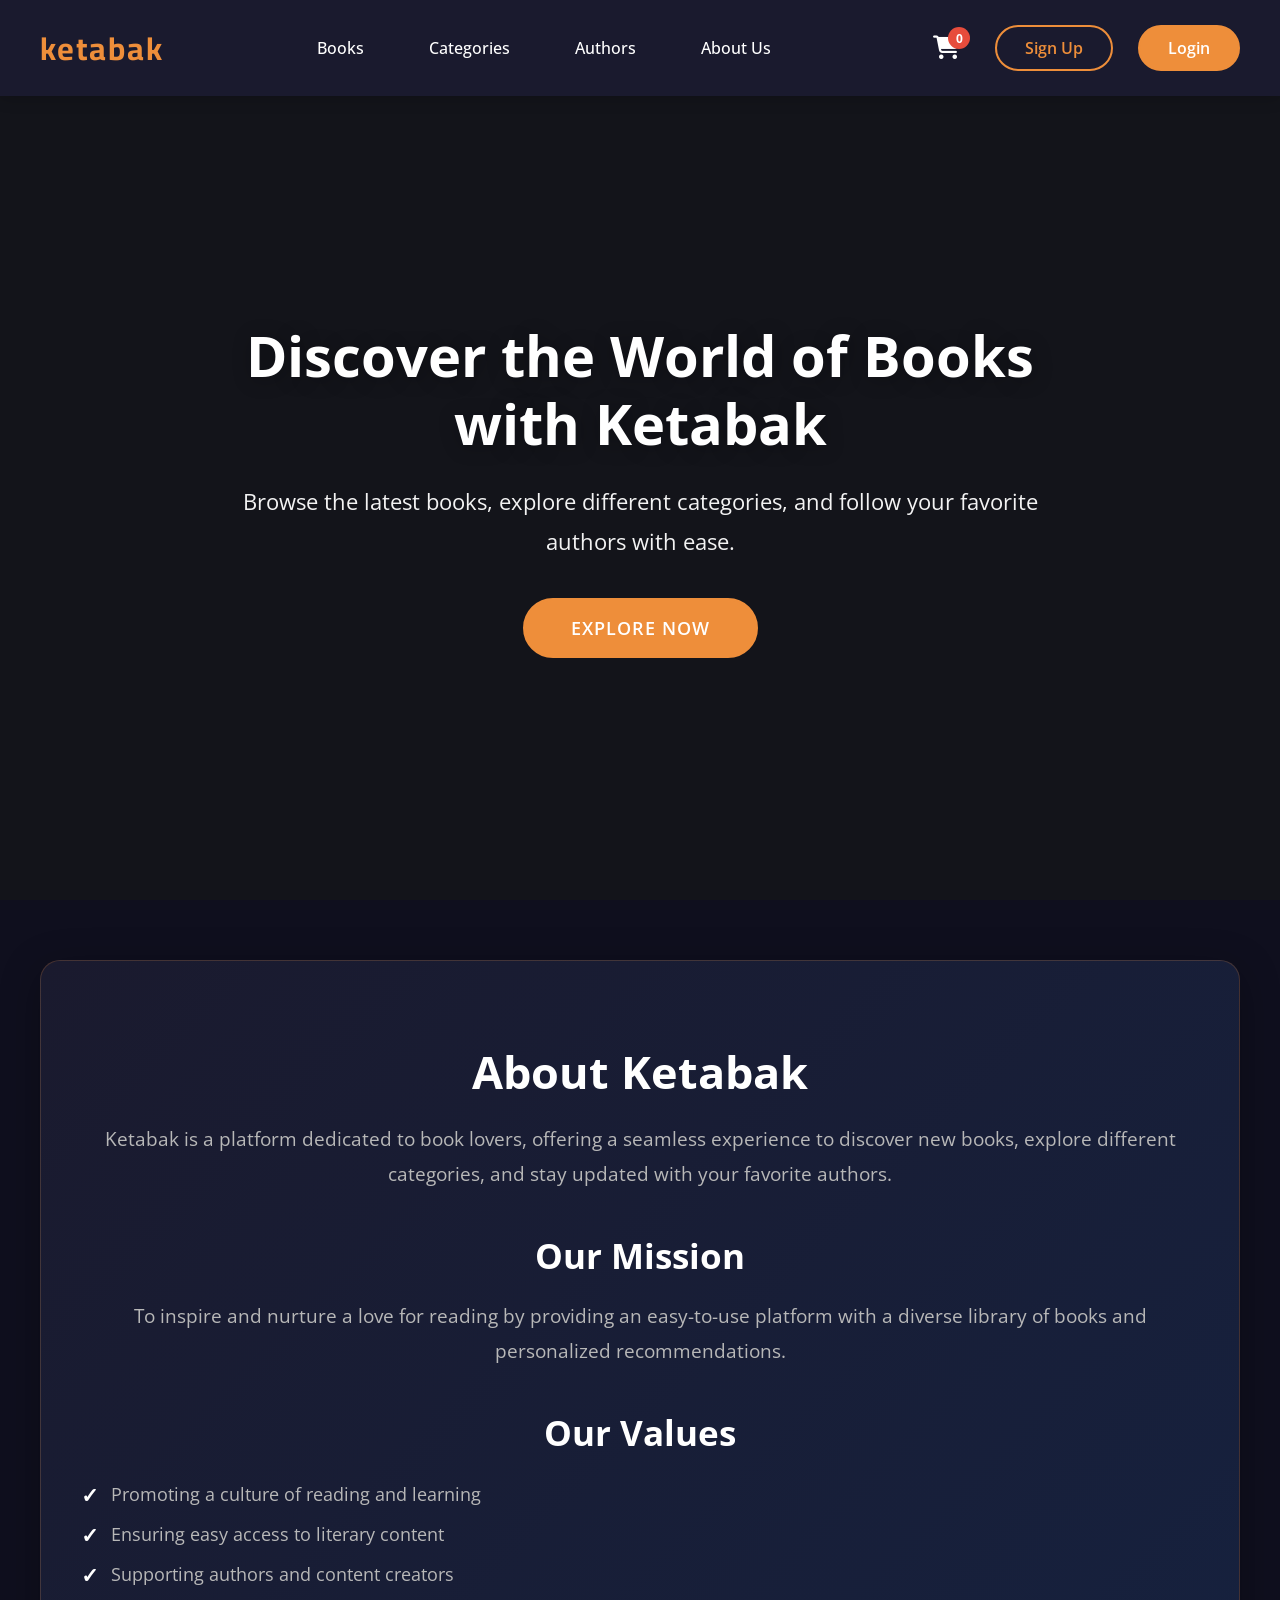
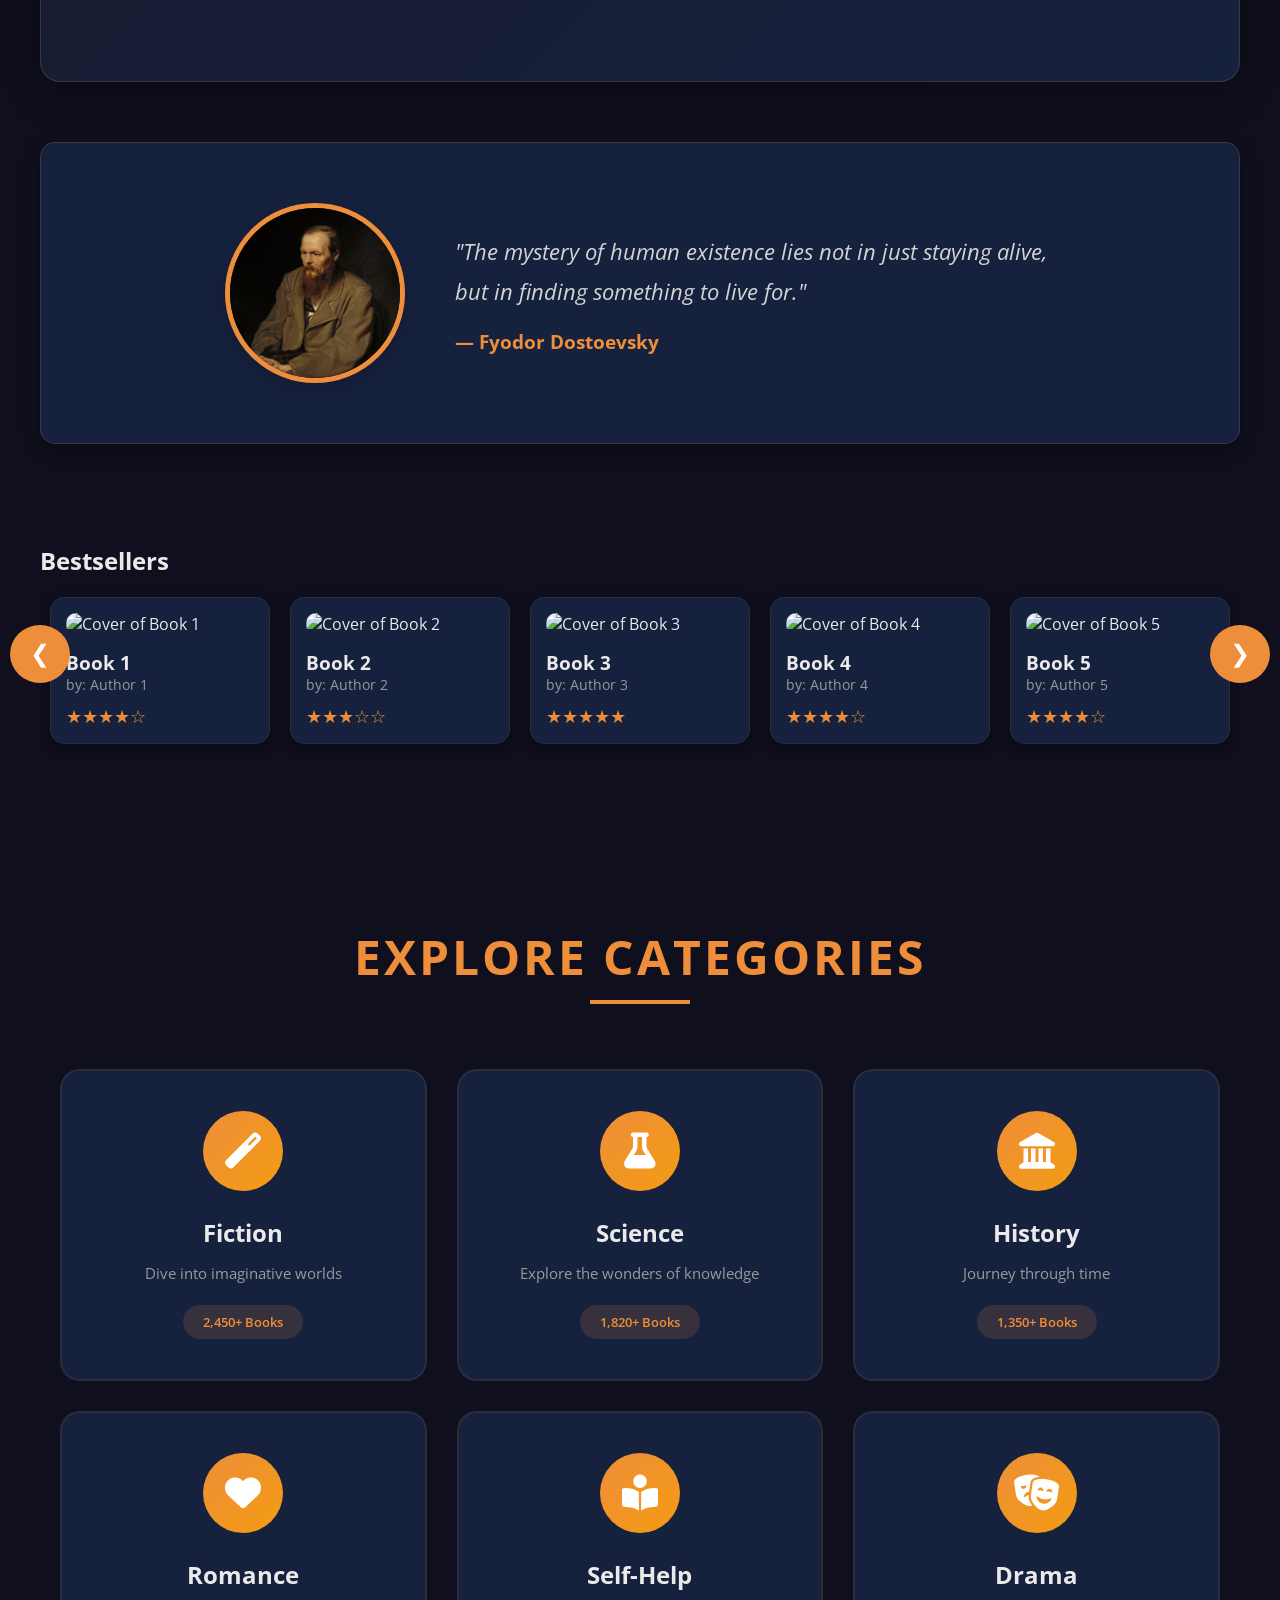
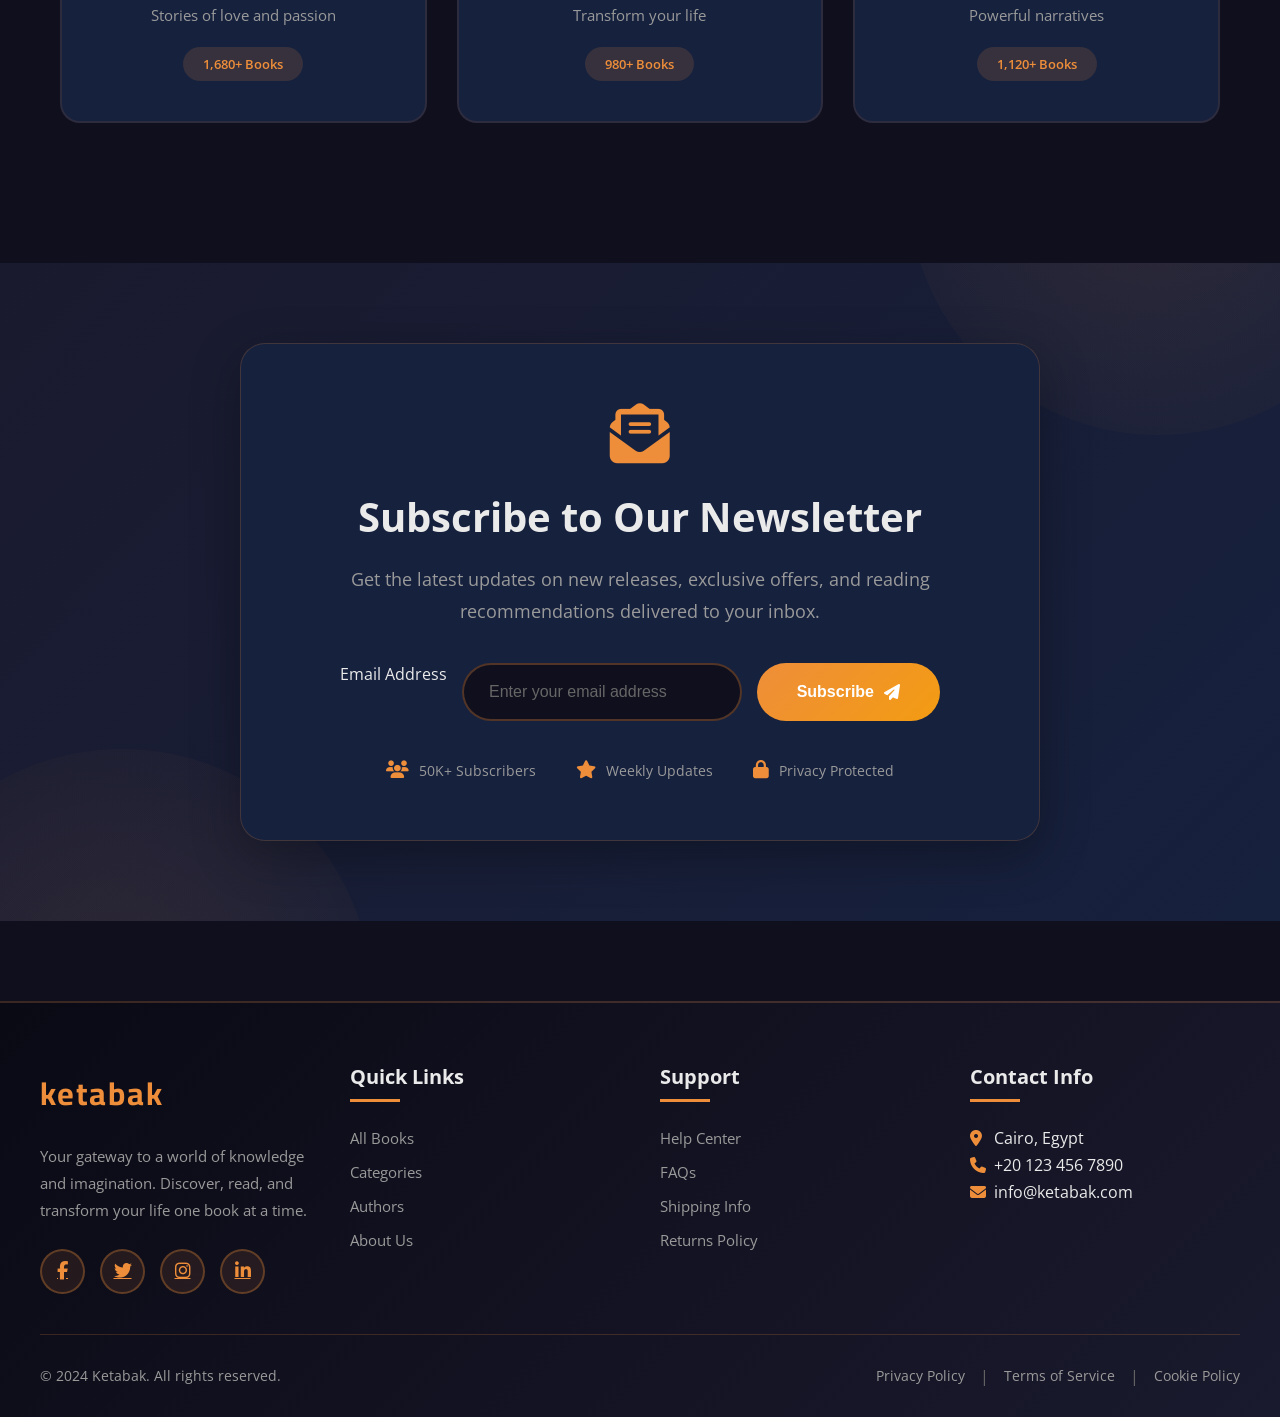
==== commit 1df1036f: "feat: apply new components and fonts layout across all pages" ====
--- a/index.html
+++ b/index.html
@@ -3,435 +3,340 @@
   <head>
     <meta charset="UTF-8" />
     <meta name="viewport" content="width=device-width, initial-scale=1.0" />
+    <title>Ketabak | Your Online Bookstore</title>
+    <meta name="description" content="Discover a wide range of books, explore categories, and find your next favorite read at Ketabak." />
     <link
       rel="stylesheet"
       href="https://cdnjs.cloudflare.com/ajax/libs/font-awesome/6.4.0/css/all.min.css"
     />
     <link rel="preconnect" href="https://fonts.googleapis.com" />
     <link rel="preconnect" href="https://fonts.gstatic.com" crossorigin />
-    <link rel="stylesheet" href="../css/style.css" />
+    <link rel="stylesheet" href="./css/style.css" />
     <link
       href="https://fonts.googleapis.com/css2?family=Cairo:wght@200..1000&family=Open+Sans:ital,wght@0,300..800;1,300..800&display=swap"
       rel="stylesheet"
     />
-    <title>Ketabak</title>
   </head>
   <body>
-    <header class="header">
-      <div class="header-container">
-        <a href="index.html" class="logo">ketabak</a>
-
-        <ul class="nav-links">
-          <li><a href="pages/books.html">Books</a></li>
-          <li><a href="pages/categories.html">Categories</a></li>
-          <li><a href="pages/authors.html">Authors</a></li>
-          <li><a href="pages/about.html">About Us</a></li>
-        </ul>
-
-        <div class="header-actions">
-          <div class="cart-icon">
-            <i class="fas fa-shopping-cart"></i>
-            <span class="cart-count">3</span>
+    
+    <main>
+      <section class="landing-page" aria-labelledby="hero-title">
+        <div class="overlay" aria-hidden="true"></div>
+        <div class="intro-text">
+          <h1 id="hero-title">Discover the World of Books with Ketabak</h1>
+          <p>
+            Browse the latest books, explore different categories, and follow your
+            favorite authors with ease.
+          </p>
+          <a href="pages/books.html" class="explore-btn" role="button" style="text-decoration: none; display: inline-block;">Explore Now</a>
+        </div>
+      </section>
+
+      <section class="about-us" id="about" aria-labelledby="about-title">
+        <div class="about">
+          <h2 id="about-title" class="title">About Ketabak</h2>
+          <p>
+            Ketabak is a platform dedicated to book lovers, offering a seamless
+            experience to discover new books, explore different categories, and
+            stay updated with your favorite authors.
+          </p>
+        </div>
+
+        <div class="mission">
+          <h3 class="title">Our Mission</h3>
+          <p>
+            To inspire and nurture a love for reading by providing an easy-to-use
+            platform with a diverse library of books and personalized
+            recommendations.
+          </p>
+        </div>
+
+        <div class="values">
+          <h3 class="title">Our Values</h3>
+          <ul>
+            <li>Promoting a culture of reading and learning</li>
+            <li>Ensuring easy access to literary content</li>
+            <li>Supporting authors and content creators</li>
+          </ul>
+        </div>
+      </section>
+
+      <section class="quote-container" aria-label="Author Quote">
+        <img src="./images/author.jpg" alt="Portrait of Fyodor Dostoevsky" class="author-img" loading="lazy" />
+        <blockquote class="quote-box">
+          <p class="quote">
+            "The mystery of human existence lies not in just staying alive, but in
+            finding something to live for."
+          </p>
+          <footer class="author">— Fyodor Dostoevsky</footer>
+        </blockquote>
+      </section>
+
+      <section class="carousel-container" id="bestseller" aria-labelledby="bestseller-title">
+        <h2 id="bestseller-title" class="title">Bestsellers</h2>
+
+        <div class="bestseller" id="carousel" role="region" aria-label="Bestselling books carousel" tabindex="0">
+          <article class="card">
+            <div class="book-image">
+              <img
+                src="https://images.unsplash.com/photo-1544947950-fa07a98d237f?w=300&h=400&fit=crop"
+                alt="Cover of Book 1"
+                loading="lazy"
+              />
+            </div>
+            <div class="book-details">
+              <h3>Book 1</h3>
+              <p>by: Author 1</p>
+              <div class="rate" data-rating="4" aria-label="Rating: 4 out of 5 stars">★★★★☆</div>
+            </div>
+          </article>
+
+          <article class="card">
+            <div class="book-image">
+              <img
+                src="https://images.unsplash.com/photo-1543002588-bfa74002ed7e?w=300&h=400&fit=crop"
+                alt="Cover of Book 2"
+                loading="lazy"
+              />
+            </div>
+            <div class="book-details">
+              <h3>Book 2</h3>
+              <p>by: Author 2</p>
+              <div class="rate" data-rating="3" aria-label="Rating: 3 out of 5 stars">★★★☆☆</div>
+            </div>
+          </article>
+
+          <article class="card">
+            <div class="book-image">
+              <img
+                src="https://images.unsplash.com/photo-1532012197267-da84d127e765?w=300&h=400&fit=crop"
+                alt="Cover of Book 3"
+                loading="lazy"
+              />
+            </div>
+            <div class="book-details">
+              <h3>Book 3</h3>
+              <p>by: Author 3</p>
+              <div class="rate" data-rating="5" aria-label="Rating: 5 out of 5 stars">★★★★★</div>
+            </div>
+          </article>
+
+          <article class="card">
+            <div class="book-image">
+              <img
+                src="https://images.unsplash.com/photo-1512820790803-83ca734da794?w=300&h=400&fit=crop"
+                alt="Cover of Book 4"
+                loading="lazy"
+              />
+            </div>
+            <div class="book-details">
+              <h3>Book 4</h3>
+              <p>by: Author 4</p>
+              <div class="rate" data-rating="4" aria-label="Rating: 4 out of 5 stars">★★★★☆</div>
+            </div>
+          </article>
+
+          <article class="card">
+            <div class="book-image">
+              <img
+                src="https://images.unsplash.com/photo-1589829085413-56de8ae18c73?w=300&h=400&fit=crop"
+                alt="Cover of Book 5"
+                loading="lazy"
+              />
+            </div>
+            <div class="book-details">
+              <h3>Book 5</h3>
+              <p>by: Author 5</p>
+              <div class="rate" data-rating="4" aria-label="Rating: 4 out of 5 stars">★★★★☆</div>
+            </div>
+          </article>
+
+          <article class="card">
+            <div class="book-image">
+              <img
+                src="https://images.unsplash.com/photo-1495446815901-a7297e633e8d?w=300&h=400&fit=crop"
+                alt="Cover of Book 6"
+                loading="lazy"
+              />
+            </div>
+            <div class="book-details">
+              <h3>Book 6</h3>
+              <p>by: Author 6</p>
+              <div class="rate" data-rating="5" aria-label="Rating: 5 out of 5 stars">★★★★★</div>
+            </div>
+          </article>
+
+          <article class="card">
+            <div class="book-image">
+              <img
+                src="https://images.unsplash.com/photo-1524995997946-a1c2e315a42f?w=300&h=400&fit=crop"
+                alt="Cover of Book 7"
+                loading="lazy"
+              />
+            </div>
+            <div class="book-details">
+              <h3>Book 7</h3>
+              <p>by: Author 7</p>
+              <div class="rate" data-rating="4" aria-label="Rating: 4 out of 5 stars">★★★★☆</div>
+            </div>
+          </article>
+
+          <article class="card">
+            <div class="book-image">
+              <img
+                src="https://images.unsplash.com/photo-1507842217343-583bb7270b66?w=300&h=400&fit=crop"
+                alt="Cover of Book 8"
+                loading="lazy"
+              />
+            </div>
+            <div class="book-details">
+              <h3>Book 8</h3>
+              <p>by: Author 8</p>
+              <div class="rate" data-rating="3" aria-label="Rating: 3 out of 5 stars">★★★☆☆</div>
+            </div>
+          </article>
+
+          <article class="card">
+            <div class="book-image">
+              <img
+                src="https://images.unsplash.com/photo-1519682337058-a94d519337bc?w=300&h=400&fit=crop"
+                alt="Cover of Book 9"
+                loading="lazy"
+              />
+            </div>
+            <div class="book-details">
+              <h3>Book 9</h3>
+              <p>by: Author 9</p>
+              <div class="rate" data-rating="5" aria-label="Rating: 5 out of 5 stars">★★★★★</div>
+            </div>
+          </article>
+
+          <article class="card">
+            <div class="book-image">
+              <img
+                src="https://images.unsplash.com/photo-1544716278-ca5e3f4abd8c?w=300&h=400&fit=crop"
+                alt="Cover of Book 10"
+                loading="lazy"
+              />
+            </div>
+            <div class="book-details">
+              <h3>Book 10</h3>
+              <p>by: Author 10</p>
+              <div class="rate" data-rating="4" aria-label="Rating: 4 out of 5 stars">★★★★☆</div>
+            </div>
+          </article>
+        </div>
+
+        <button class="arrow left" aria-label="Scroll left" aria-controls="carousel">❮</button>
+        <button class="arrow right" aria-label="Scroll right" aria-controls="carousel">❯</button>
+      </section>
+
+      <section class="featured-categories" id="categories" aria-labelledby="explore-categories">
+        <h2 id="explore-categories" class="title">Explore Categories</h2>
+        <div class="categories-grid">
+          <a href="pages/categories.html" class="category-card" style="text-decoration: none; color: inherit;">
+            <div class="category-icon" aria-hidden="true">
+              <i class="fas fa-magic"></i>
+            </div>
+            <h3>Fiction</h3>
+            <p>Dive into imaginative worlds</p>
+            <span class="books-count">2,450+ Books</span>
+          </a>
+
+          <a href="pages/categories.html" class="category-card" style="text-decoration: none; color: inherit;">
+            <div class="category-icon" aria-hidden="true">
+              <i class="fas fa-flask"></i>
+            </div>
+            <h3>Science</h3>
+            <p>Explore the wonders of knowledge</p>
+            <span class="books-count">1,820+ Books</span>
+          </a>
+
+          <a href="pages/categories.html" class="category-card" style="text-decoration: none; color: inherit;">
+            <div class="category-icon" aria-hidden="true">
+              <i class="fas fa-landmark"></i>
+            </div>
+            <h3>History</h3>
+            <p>Journey through time</p>
+            <span class="books-count">1,350+ Books</span>
+          </a>
+
+          <a href="pages/categories.html" class="category-card" style="text-decoration: none; color: inherit;">
+            <div class="category-icon" aria-hidden="true">
+              <i class="fas fa-heart"></i>
+            </div>
+            <h3>Romance</h3>
+            <p>Stories of love and passion</p>
+            <span class="books-count">1,680+ Books</span>
+          </a>
+
+          <a href="pages/categories.html" class="category-card" style="text-decoration: none; color: inherit;">
+            <div class="category-icon" aria-hidden="true">
+              <i class="fas fa-book-reader"></i>
+            </div>
+            <h3>Self-Help</h3>
+            <p>Transform your life</p>
+            <span class="books-count">980+ Books</span>
+          </a>
+
+          <a href="pages/categories.html" class="category-card" style="text-decoration: none; color: inherit;">
+            <div class="category-icon" aria-hidden="true">
+              <i class="fas fa-theater-masks"></i>
+            </div>
+            <h3>Drama</h3>
+            <p>Powerful narratives</p>
+            <span class="books-count">1,120+ Books</span>
+          </a>
+        </div>
+      </section>
+
+      <section class="newsletter-section" aria-labelledby="newsletter-title">
+        <div class="newsletter-container">
+          <div class="newsletter-content">
+            <i class="fas fa-envelope-open-text" aria-hidden="true"></i>
+            <h2 id="newsletter-title">Subscribe to Our Newsletter</h2>
+            <p>
+              Get the latest updates on new releases, exclusive offers, and
+              reading recommendations delivered to your inbox.
+            </p>
+
+            <form class="newsletter-form" aria-label="Newsletter Subscription">
+              <label for="newsletter-email" class="visually-hidden">Email Address</label>
+              <input
+                type="email"
+                id="newsletter-email"
+                placeholder="Enter your email address"
+                class="newsletter-input"
+                required
+              />
+              <button type="submit" class="newsletter-btn">
+                <span>Subscribe</span>
+                <i class="fas fa-paper-plane" aria-hidden="true"></i>
+              </button>
+            </form>
+
+            <div class="newsletter-stats" aria-label="Newsletter Statistics">
+              <div class="stat-item">
+                <i class="fas fa-users" aria-hidden="true"></i>
+                <span>50K+ Subscribers</span>
+              </div>
+              <div class="stat-item">
+                <i class="fas fa-star" aria-hidden="true"></i>
+                <span>Weekly Updates</span>
+              </div>
+              <div class="stat-item">
+                <i class="fas fa-lock" aria-hidden="true"></i>
+                <span>Privacy Protected</span>
+              </div>
+            </div>
           </div>
-          <a href="signup.html" class="signup-btn">Sign Up</a>
-          <a href="login.html" class="login-btn">Login</a>
-        </div>
-      </div>
-    </header>
-
-    <!-- Landing Page-->
-    <section class="landing-page">
-      <div class="overlay"></div>
-      <div class="intro-text">
-        <h1>Discover the World of Books with Ketabak</h1>
-        <p>
-          Browse the latest books, explore different categories, and follow your
-          favorite authors with ease.
-        </p>
-        <button class="explore-btn">Explore Now</button>
-      </div>
-    </section>
-
-    <!--  About Us Section-->
-    <section class="about-us" id="about">
-      <div class="about">
-        <h2 class="title">About Ketabak</h2>
-        <p>
-          Ketabak is a platform dedicated to book lovers, offering a seamless
-          experience to discover new books, explore different categories, and
-          stay updated with your favorite authors.
-        </p>
-      </div>
-
-      <div class="mission">
-        <h3 class="title">Our Mission</h3>
-        <p>
-          To inspire and nurture a love for reading by providing an easy-to-use
-          platform with a diverse library of books and personalized
-          recommendations.
-        </p>
-      </div>
-
-      <div class="values">
-        <h3 class="title">Our Values</h3>
-        <ul>
-          <li>Promoting a culture of reading and learning</li>
-          <li>Ensuring easy access to literary content</li>
-          <li>Supporting authors and content creators</li>
-        </ul>
-      </div>
-    </section>
-
-    <!-- Quote Section  -->
-    <div class="quote-container">
-      <img src="../images/author.jpg" alt="Famous Author" class="author-img" />
-      <div class="quote-box">
-        <p class="quote">
-          "The mystery of human existence lies not in just staying alive, but in
-          finding something to live for."
-        </p>
-        <h4 class="author">— Fyodor Dostoevsky</h4>
-      </div>
-    </div>
-
-    <!-- Bestseller Section-->
-    <div class="carousel-container" id="bestseller">
-      <h1 class="title">Bestseller</h1>
-
-      <div class="bestseller" id="carousel">
-        <!-- Book Card 1 -->
-        <div class="card">
-          <div class="book-image">
-            <img
-              src="https://images.unsplash.com/photo-1544947950-fa07a98d237f?w=300&h=400&fit=crop"
-              alt="Book 1"
-            />
-          </div>
-          <div class="book-details">
-            <p>Book 1</p>
-            <p>by: Author 1</p>
-            <div class="rate" data-rating="4">★★★★☆</div>
-          </div>
-        </div>
-
-        <!-- Book Card 2 -->
-        <div class="card">
-          <div class="book-image">
-            <img
-              src="https://images.unsplash.com/photo-1543002588-bfa74002ed7e?w=300&h=400&fit=crop"
-              alt="Book 2"
-            />
-          </div>
-          <div class="book-details">
-            <p>Book 2</p>
-            <p>by: Author 2</p>
-            <div class="rate" data-rating="3">★★★☆☆</div>
-          </div>
-        </div>
-
-        <!-- Book Card 3 -->
-        <div class="card">
-          <div class="book-image">
-            <img
-              src="https://images.unsplash.com/photo-1532012197267-da84d127e765?w=300&h=400&fit=crop"
-              alt="Book 3"
-            />
-          </div>
-          <div class="book-details">
-            <p>Book 3</p>
-            <p>by: Author 3</p>
-            <div class="rate" data-rating="5">★★★★★</div>
-          </div>
-        </div>
-
-        <!-- Book Card 4 -->
-        <div class="card">
-          <div class="book-image">
-            <img
-              src="https://images.unsplash.com/photo-1512820790803-83ca734da794?w=300&h=400&fit=crop"
-              alt="Book 4"
-            />
-          </div>
-          <div class="book-details">
-            <p>Book 4</p>
-            <p>by: Author 4</p>
-            <div class="rate" data-rating="4">★★★★☆</div>
-          </div>
-        </div>
-
-        <!-- Book Card 5 -->
-        <div class="card">
-          <div class="book-image">
-            <img
-              src="https://images.unsplash.com/photo-1589829085413-56de8ae18c73?w=300&h=400&fit=crop"
-              alt="Book 5"
-            />
-          </div>
-          <div class="book-details">
-            <p>Book 5</p>
-            <p>by: Author 5</p>
-            <div class="rate" data-rating="4">★★★★☆</div>
-          </div>
-        </div>
-
-        <!-- Book Card 6 -->
-        <div class="card">
-          <div class="book-image">
-            <img
-              src="https://images.unsplash.com/photo-1495446815901-a7297e633e8d?w=300&h=400&fit=crop"
-              alt="Book 6"
-            />
-          </div>
-          <div class="book-details">
-            <p>Book 6</p>
-            <p>by: Author 6</p>
-            <div class="rate" data-rating="5">★★★★★</div>
-          </div>
-        </div>
-
-        <!-- Book Card 7 -->
-        <div class="card">
-          <div class="book-image">
-            <img
-              src="https://images.unsplash.com/photo-1524995997946-a1c2e315a42f?w=300&h=400&fit=crop"
-              alt="Book 7"
-            />
-          </div>
-          <div class="book-details">
-            <p>Book 7</p>
-            <p>by: Author 7</p>
-            <div class="rate" data-rating="4">★★★★☆</div>
-          </div>
-        </div>
-
-        <!-- Book Card 8 -->
-        <div class="card">
-          <div class="book-image">
-            <img
-              src="https://images.unsplash.com/photo-1507842217343-583bb7270b66?w=300&h=400&fit=crop"
-              alt="Book 8"
-            />
-          </div>
-          <div class="book-details">
-            <p>Book 8</p>
-            <p>by: Author 8</p>
-            <div class="rate" data-rating="3">★★★☆☆</div>
-          </div>
-        </div>
-
-        <!-- Book Card 9 -->
-        <div class="card">
-          <div class="book-image">
-            <img
-              src="https://images.unsplash.com/photo-1519682337058-a94d519337bc?w=300&h=400&fit=crop"
-              alt="Book 9"
-            />
-          </div>
-          <div class="book-details">
-            <p>Book 9</p>
-            <p>by: Author 9</p>
-            <div class="rate" data-rating="5">★★★★★</div>
-          </div>
-        </div>
-
-        <!-- Book Card 10 -->
-        <div class="card">
-          <div class="book-image">
-            <img
-              src="https://images.unsplash.com/photo-1544716278-ca5e3f4abd8c?w=300&h=400&fit=crop"
-              alt="Book 10"
-            />
-          </div>
-          <div class="book-details">
-            <p>Book 10</p>
-            <p>by: Author 10</p>
-            <div class="rate" data-rating="4">★★★★☆</div>
-          </div>
-        </div>
-      </div>
-
-      <!-- Carousel Arrows -->
-      <button class="arrow left">❮</button>
-      <button class="arrow right">❯</button>
-    </div>
-
-    <!-- Featured Categories Section -->
-    <section class="featured-categories" id="categories">
-      <h2 class="title">Explore Categories</h2>
-      <div class="categories-grid">
-        <div class="category-card">
-          <div class="category-icon">
-            <i class="fas fa-magic"></i>
-          </div>
-          <h3>Fiction</h3>
-          <p>Dive into imaginative worlds</p>
-          <span class="books-count">2,450+ Books</span>
-        </div>
-
-        <div class="category-card">
-          <div class="category-icon">
-            <i class="fas fa-flask"></i>
-          </div>
-          <h3>Science</h3>
-          <p>Explore the wonders of knowledge</p>
-          <span class="books-count">1,820+ Books</span>
-        </div>
-
-        <div class="category-card">
-          <div class="category-icon">
-            <i class="fas fa-landmark"></i>
-          </div>
-          <h3>History</h3>
-          <p>Journey through time</p>
-          <span class="books-count">1,350+ Books</span>
-        </div>
-
-        <div class="category-card">
-          <div class="category-icon">
-            <i class="fas fa-heart"></i>
-          </div>
-          <h3>Romance</h3>
-          <p>Stories of love and passion</p>
-          <span class="books-count">1,680+ Books</span>
-        </div>
-
-        <div class="category-card">
-          <div class="category-icon">
-            <i class="fas fa-book-reader"></i>
-          </div>
-          <h3>Self-Help</h3>
-          <p>Transform your life</p>
-          <span class="books-count">980+ Books</span>
-        </div>
-
-        <div class="category-card">
-          <div class="category-icon">
-            <i class="fas fa-theater-masks"></i>
-          </div>
-          <h3>Drama</h3>
-          <p>Powerful narratives</p>
-          <span class="books-count">1,120+ Books</span>
-        </div>
-      </div>
-    </section>
-
-    <!-- Newsletter Section -->
-    <section class="newsletter-section">
-      <div class="newsletter-container">
-        <div class="newsletter-content">
-          <i class="fas fa-envelope-open-text"></i>
-          <h2>Subscribe to Our Newsletter</h2>
-          <p>
-            Get the latest updates on new releases, exclusive offers, and
-            reading recommendations delivered to your inbox.
-          </p>
-
-          <form class="newsletter-form">
-            <input
-              type="email"
-              placeholder="Enter your email address"
-              class="newsletter-input"
-              required
-            />
-            <button type="submit" class="newsletter-btn">
-              <span>Subscribe</span>
-              <i class="fas fa-paper-plane"></i>
-            </button>
-          </form>
-
-          <div class="newsletter-stats">
-            <div class="stat-item">
-              <i class="fas fa-users"></i>
-              <span>50K+ Subscribers</span>
-            </div>
-            <div class="stat-item">
-              <i class="fas fa-star"></i>
-              <span>Weekly Updates</span>
-            </div>
-            <div class="stat-item">
-              <i class="fas fa-lock"></i>
-              <span>Privacy Protected</span>
-            </div>
-          </div>
-        </div>
-      </div>
-    </section>
-
-    <!-- Footer -->
-    <footer class="footer">
-      <div class="footer-container">
-        <div class="footer-section">
-          <h3 class="footer-logo">ketabak</h3>
-          <p class="footer-description">
-            Your gateway to a world of knowledge and imagination. Discover,
-            read, and transform your life one book at a time.
-          </p>
-          <div class="social-links">
-            <a href="#" aria-label="Facebook"
-              ><i class="fab fa-facebook-f"></i
-            ></a>
-            <a href="#" aria-label="Twitter"><i class="fab fa-twitter"></i></a>
-            <a href="#" aria-label="Instagram"
-              ><i class="fab fa-instagram"></i
-            ></a>
-            <a href="#" aria-label="LinkedIn"
-              ><i class="fab fa-linkedin-in"></i
-            ></a>
-          </div>
-        </div>
-
-        <div class="footer-section">
-          <h4>Quick Links</h4>
-          <ul>
-            <li><a href="#books">All Books</a></li>
-            <li><a href="#categories">Categories</a></li>
-            <li><a href="#authors">Authors</a></li>
-            <li><a href="#bestseller">Bestsellers</a></li>
-          </ul>
-        </div>
-
-        <div class="footer-section">
-          <h4>Support</h4>
-          <ul>
-            <li><a href="#">Help Center</a></li>
-            <li><a href="#">FAQs</a></li>
-            <li><a href="#">Shipping Info</a></li>
-            <li><a href="#">Returns Policy</a></li>
-          </ul>
-        </div>
-
-        <div class="footer-section">
-          <h4>Company</h4>
-          <ul>
-            <li><a href="pages/about.html">About Us</a></li>
-            <li><a href="#">Contact</a></li>
-            <li><a href="#">Careers</a></li>
-            <li><a href="#">Blog</a></li>
-          </ul>
-        </div>
-
-        <div class="footer-section">
-          <h4>Contact Info</h4>
-          <ul class="contact-info">
-            <li><i class="fas fa-map-marker-alt"></i> Cairo, Egypt</li>
-            <li><i class="fas fa-phone"></i> +20 123 456 7890</li>
-            <li><i class="fas fa-envelope"></i> info@ketabak.com</li>
-          </ul>
-        </div>
-      </div>
-
-      <div class="footer-bottom">
-        <p>&copy; 2024 Ketabak. All rights reserved.</p>
-        <div class="footer-links">
-          <a href="#">Privacy Policy</a>
-          <span>|</span>
-          <a href="#">Terms of Service</a>
-          <span>|</span>
-          <a href="#">Cookie Policy</a>
-        </div>
-      </div>
-    </footer>
-
+        </div>
+      </section>
+    </main>
+
+    <script src="./pages/utils/header.js"></script>
+    <script src="./js/cart.js"></script>
+    <script src="./pages/utils/footer.js"></script>
     <script>
       const carousel = document.getElementById("carousel");
       const leftArrow = document.querySelector(".arrow.left");
@@ -447,8 +352,6 @@
         });
       }
     </script>
-
     <script src="./js/main.js"></script>
-    <script src="../js/header.js"></script>
   </body>
-</html>
+</html>
--- a/css/style.css
+++ b/css/style.css
@@ -173,7 +173,7 @@
 
 .landing-page {
   min-height: 100vh;
-  background: linear-gradient(rgba(20, 22, 25, 0.85), rgba(20, 22, 25, 0.85)),
+  background: linear-gradient(rgba(20, 22, 25, 0.25), rgba(20, 22, 25, 0.25)),
     url("https://images.unsplash.com/photo-1481627834876-b7833e8f5570?w=1920")
       center/cover;
   display: flex;
@@ -839,6 +839,7 @@
 .contact-info i {
   color: var(--main-color);
   font-size: 16px;
+  margin-bottom: 8px;
   width: 20px;
 }
 
@@ -878,6 +879,188 @@
 
 .footer-links span {
   color: #666;
+}
+
+.cart-page {
+  margin-top: 100px;
+  padding: 20px;
+  max-width: 1200px;
+  margin-inline: auto;
+  min-height: 60vh;
+}
+
+.cart-page .title {
+  font-size: 2rem;
+  margin-bottom: 20px;
+  color: var(--main-color);
+  border-bottom: 2px solid var(--card-bg);
+  padding-bottom: 10px;
+}
+
+.cart-container {
+  display: flex;
+  gap: 30px;
+  align-items: flex-start;
+}
+
+#cart-items {
+  flex: 2;
+  display: flex;
+  flex-direction: column;
+  gap: 15px;
+}
+
+.cart-item {
+  display: flex;
+  align-items: center;
+  gap: 20px;
+  background-color: var(--card-bg);
+  padding: 15px;
+  border-radius: 8px;
+  transition: transform 0.2s ease, box-shadow 0.2s ease;
+}
+
+.cart-item:hover {
+  transform: translateY(-2px);
+  box-shadow: 0 5px 15px rgba(0, 0, 0, 0.3);
+  background-color: var(--hover-bg);
+}
+
+.cart-item img {
+  width: 80px;
+  height: 110px;
+  object-fit: cover;
+  border-radius: 5px;
+}
+
+.cart-item-info {
+  flex: 1;
+}
+
+.cart-item-info h4 {
+  margin-bottom: 5px;
+  font-size: 1.1rem;
+}
+
+.cart-item-info p {
+  color: var(--main-color);
+  font-weight: bold;
+}
+
+.quantity-controls {
+  display: flex;
+  align-items: center;
+  gap: 15px;
+  background-color: var(--bg-color);
+  padding: 5px 10px;
+  border-radius: 5px;
+}
+
+.quantity-controls button {
+  background: none;
+  border: none;
+  color: var(--text-color);
+  font-size: 1.2rem;
+  cursor: pointer;
+  transition: color 0.2s;
+  padding: 0 5px;
+}
+
+.quantity-controls button:hover {
+  color: var(--main-color);
+}
+
+.quantity-controls span {
+  font-weight: bold;
+  min-width: 20px;
+  text-align: center;
+}
+
+.remove-btn {
+  padding: 10px 15px;
+  background-color: #ff4757;
+  color: white;
+  border: none;
+  border-radius: 5px;
+  cursor: pointer;
+  transition: background-color 0.2s;
+}
+
+.remove-btn:hover {
+  background-color: #ff6b81;
+}
+
+.cart-summary {
+  flex: 1;
+  background-color: var(--card-bg);
+  padding: 25px;
+  border-radius: 8px;
+  position: sticky;
+  top: 100px; 
+}
+
+.cart-summary h3 {
+  font-size: 1.5rem;
+  margin-bottom: 20px;
+  border-bottom: 1px solid var(--hover-bg);
+  padding-bottom: 10px;
+}
+
+.summary-row {
+  display: flex;
+  justify-content: space-between;
+  margin-top: 15px;
+  font-size: 1.2rem;
+  font-weight: bold;
+}
+
+.checkout-btn {
+  width: 100%;
+  margin-top: 25px;
+  padding: 12px;
+  background-color: var(--main-color);
+  color: white;
+  border: none;
+  border-radius: 5px;
+  font-size: 1.1rem;
+  font-weight: bold;
+  cursor: pointer;
+  transition: background-color 0.2s, transform 0.2s;
+}
+
+.checkout-btn:hover {
+  background-color: #d97b2e;
+  transform: translateY(-2px);
+}
+
+.empty-cart-msg {
+  text-align: center;
+  padding: 40px;
+  background-color: var(--card-bg);
+  border-radius: 8px;
+  font-size: 1.2rem;
+}
+
+@media (max-width: 768px) {
+  .cart-container {
+    flex-direction: column;
+  }
+  .cart-summary {
+    width: 100%;
+    position: static;
+  }
+  .cart-item {
+    flex-direction: column;
+    align-items: flex-start;
+  }
+  .cart-item img {
+    width: 100%;
+    height: 200px;
+  }
+  .cart-item > div, .remove-btn {
+    width: 100%;
+    justify-content: space-between;
+  }
 }
 
 @media (max-width: 992px) {
